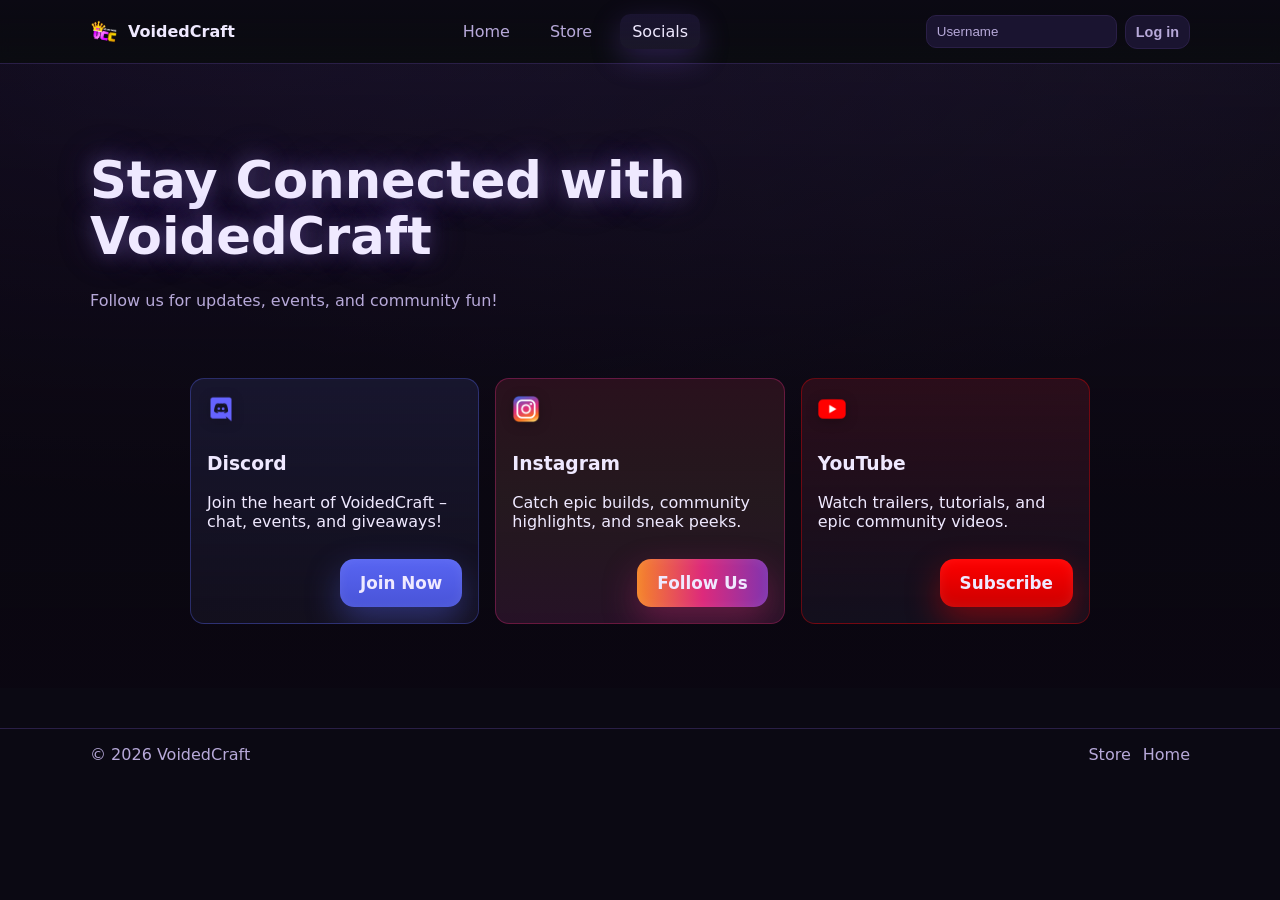
==== socials.html @ c45480b8 "Add files via upload" ====
<!doctype html>
<html lang="en">
  <head>
    <meta charset="utf-8" />
    <meta name="viewport" content="width=device-width, initial-scale=1" />
    <title>VoidedCraft • Socials</title>
    <meta name="description" content="Follow VoidedCraft on social media." />
    <link rel="stylesheet" href="./assets/styles.css" />
  </head>
  <body>
    <header class="site-header">
      <div class="container header-inner">
        <a class="brand" href="./index.html" aria-label="VoidedCraft Home">
          <span class="brand-mark"><img src="./assets/images/voided.png" alt="VoidedCraft logo" /></span>
          <span class="brand-name">VoidedCraft</span>
        </a>
        <nav class="nav">
          <a href="./index.html" class="nav-link">Home</a>
          <a href="./store.html" class="nav-link">Store</a>
          <a href="./socials.html" class="nav-link active">Socials</a>
        </nav>
        <div id="auth-area" class="auth"></div>
      </div>
    </header>

    <main>
      <section class="socials-hero">
        <div class="container">
          <div class="hero-header">
            <h1 class="glow-title">Stay Connected with VoidedCraft</h1>
            <p class="subtitle">Follow us for updates, events, and community fun!</p>
          </div>

          <div class="social-grid hero-socials">
            <div class="social-card discord">
              <span class="icon" aria-hidden="true"><img src="./assets/images/discord.png" alt="" loading="lazy" /></span>
              <div>
                <h3>Discord</h3>
                <p>Join the heart of VoidedCraft – chat, events, and giveaways!</p>
              </div>
              <a class="btn btn-lg btn-discord cta-btn" href="https://discord.voidedcraft.club/" target="_blank" rel="noopener noreferrer">Join Now</a>
            </div>

            <div class="social-card instagram">
              <span class="icon" aria-hidden="true"><img src="./assets/images/insta.png" alt="" loading="lazy" /></span>
              <div>
                <h3>Instagram</h3>
                <p>Catch epic builds, community highlights, and sneak peeks.</p>
              </div>
              <a class="btn btn-lg btn-instagram cta-btn" href="https://www.instagram.com/voidedcraft/" target="_blank" rel="noopener noreferrer">Follow Us</a>
            </div>

            <div class="social-card youtube">
              <span class="icon" aria-hidden="true"><img src="./assets/images/youtube.png" alt="" loading="lazy" /></span>
              <div>
                <h3>YouTube</h3>
                <p>Watch trailers, tutorials, and epic community videos.</p>
              </div>
              <a class="btn btn-lg btn-youtube cta-btn" href="https://youtube.com/@voidedcraft" target="_blank" rel="noopener noreferrer">Subscribe</a>
            </div>
          </div>
        </div>
      </section>
    </main>

    <footer class="site-footer">
      <div class="container footer-inner">
        <div>© <span id="year"></span> VoidedCraft</div>
        <div class="footer-links">
          <a href="./store.html">Store</a>
          <a href="./index.html">Home</a>
        </div>
      </div>
    </footer>

    <script src="./assets/app.js" defer></script>
    <script src="./assets/fluid-motion.js" defer></script>
  </body>
</html>
---- assets/styles.css ----
:root{
  --bg:#0b0913;
  --panel:#120f1d;
  --elev:#1a1430;
  --text:#efe9ff;
  --muted:#b7a9d9;
  --primary:#8b5cf6; /* Purple */
  --primary-600:#7c3aed;
  --primary-700:#6d28d9;
  --accent:#a78bfa; /* Lighter purple for accents */
  --success:#39d98a;
  --danger:#ff5d5d;
  --border:#2a1f47;
  --shadow: 0 10px 30px rgba(139,92,246,.25);
  --hero-image: url('./images/w.png');
  
  /* Fluid motion variables */
  --ease-out-cubic: cubic-bezier(0.33, 1, 0.68, 1);
  --ease-in-out-quart: cubic-bezier(0.76, 0, 0.24, 1);
  --ease-spring: cubic-bezier(0.68, -0.55, 0.265, 1.55);
}
*{box-sizing:border-box}
html{scroll-behavior:smooth}
html,body{margin:0;padding:0;background:var(--bg);color:var(--text);font-family:Inter,ui-sans-serif,system-ui,Segoe UI,Roboto,Helvetica,Arial,Apple Color Emoji,Segoe UI Emoji;}
img{max-width:100%;display:block;transition:transform 0.3s var(--ease-out-cubic), filter 0.3s ease}
a{color:inherit;text-decoration:none;transition:color 0.2s ease}

/* Fluid page transitions */
body{animation:fadeInUp 0.6s var(--ease-out-cubic) both}
@keyframes fadeInUp{
  from{opacity:0;transform:translateY(20px)}
  to{opacity:1;transform:translateY(0)}
}

/* Stagger animations for elements */
.stagger-fade > *{animation:fadeInUp 0.5s var(--ease-out-cubic) both}
.stagger-fade > *:nth-child(1){animation-delay:0.1s}
.stagger-fade > *:nth-child(2){animation-delay:0.2s}
.stagger-fade > *:nth-child(3){animation-delay:0.3s}
.stagger-fade > *:nth-child(4){animation-delay:0.4s}
.stagger-fade > *:nth-child(5){animation-delay:0.5s}

.container{width:min(1100px,92%);margin-inline:auto}

.site-header{position:sticky;top:0;background:linear-gradient(180deg,var(--bg),rgba(11,13,16,.7));backdrop-filter:saturate(1.1) blur(6px);border-bottom:1px solid var(--border);z-index:10;transition:transform 0.3s var(--ease-out-cubic), backdrop-filter 0.3s ease}
.site-header.scrolled{transform:translateY(-2px);backdrop-filter:saturate(1.2) blur(8px)}
.header-inner{display:flex;align-items:center;justify-content:space-between;padding:14px 0}
.brand{display:flex;gap:10px;align-items:center;font-weight:700}
.brand-mark{display:inline-flex;align-items:center;justify-content:center;width:28px;height:28px}
.brand-mark img{display:block;width:100%;height:100%;object-fit:contain}
.nav{display:flex;gap:16px}
.nav-link{padding:8px 12px;border-radius:10px;color:var(--muted);transition:all 0.25s var(--ease-out-cubic);position:relative;overflow:hidden}
.nav-link::before{content:'';position:absolute;top:0;left:-100%;width:100%;height:100%;background:linear-gradient(90deg,transparent,rgba(167,139,250,0.1),transparent);transition:left 0.5s ease;z-index:-1}
.nav-link:hover::before{left:100%}
.nav-link:hover,.nav-link.active{background:linear-gradient(180deg,var(--elev),rgba(167,139,250,.1));color:var(--text);transform:translateY(-2px) scale(1.02);box-shadow:var(--shadow)}

.hero{position:relative;padding:64px 0;min-height:70vh;
  background-image: var(--hero-image), url('./images/w.png');
  background-position: center 35%;
  background-size: cover;
  background-repeat: no-repeat;
  animation:heroParallax 1.2s var(--ease-out-cubic) both;
}
@keyframes heroParallax{
  from{transform:scale(1.05);opacity:0.8}
  to{transform:scale(1);opacity:1}
}
.hero::before{content:"";position:absolute;inset:0;background:
  linear-gradient(180deg,rgba(10,6,16,.55),rgba(10,6,16,.7)),
  radial-gradient(1200px 500px at 20% -10%,rgba(139,92,246,.22),transparent),
  radial-gradient(1200px 500px at 90% -10%,rgba(167,139,250,.18),transparent);
  pointer-events:none}
.hero-inner{position:relative;z-index:1}

@media (min-width: 900px){
  .hero{background-attachment: fixed}
}
.hero-inner{display:flex;flex-direction:column;gap:16px;align-items:flex-start}
.hero-inner > *{animation:slideInLeft 0.8s var(--ease-out-cubic) both}
.hero-inner > *:nth-child(1){animation-delay:0.2s}
.hero-inner > *:nth-child(2){animation-delay:0.4s}
.hero-inner > *:nth-child(3){animation-delay:0.6s}
@keyframes slideInLeft{
  from{opacity:0;transform:translateX(-30px)}
  to{opacity:1;transform:translateX(0)}
}
.subtitle{color:var(--muted)}
.accent{color:var(--accent)}

/* Home hero enhancements */
.glow-title{font-size:clamp(2rem,4vw,3.2rem);line-height:1.1;margin:0;
  text-shadow:0 0 20px rgba(167,139,250,.35), 0 0 40px rgba(139,92,246,.25);
}
.btn-glow{box-shadow:0 12px 28px rgba(139,92,246,.4), inset 0 0 12px rgba(255,255,255,.08)}
.btn-glow:hover{box-shadow:0 18px 40px rgba(139,92,246,.5), inset 0 0 16px rgba(255,255,255,.12)}

.ip-box{background:rgba(18,15,29,.6);backdrop-filter:blur(6px);border:1px solid var(--border);
  border-radius:12px;padding:10px;display:flex;flex-direction:column;gap:8px;max-width:420px}
.ip-box code{background:var(--elev);}
.status-line{display:flex;gap:10px;align-items:center;color:var(--muted);font-size:.95rem}

/* Modern server status card */
.status-card.glass{background:rgba(18,15,29,.55);backdrop-filter:blur(8px);border:1px solid var(--border);
  border-radius:14px;padding:14px;display:flex;flex-direction:column;gap:10px;max-width:520px;position:relative;overflow:hidden}
.status-card.glass::after{content:"";position:absolute;inset:-1px;border-radius:inherit;padding:1px;background:linear-gradient(135deg,rgba(139,92,246,.25),rgba(167,139,250,.15),transparent);
  -webkit-mask:linear-gradient(#000 0 0) content-box, linear-gradient(#000 0 0);mask:linear-gradient(#000 0 0) content-box, linear-gradient(#000 0 0);-webkit-mask-composite:xor;mask-composite:exclude;opacity:.35;pointer-events:none}
.status-top{display:flex;align-items:center;gap:10px}
.status-top .spacer{flex:1}
.status-dot{width:10px;height:10px;border-radius:999px;background:var(--muted);box-shadow:0 0 12px rgba(0,0,0,.3)}
.status-dot.online{background:var(--success);box-shadow:0 0 14px rgba(57,217,138,.65)}
.status-dot.offline{background:var(--danger);box-shadow:0 0 14px rgba(255,93,93,.55)}
.progress{height:8px;background:rgba(255,255,255,0.06);border:1px solid var(--border);border-radius:999px;overflow:hidden}
.progress .bar{height:100%;width:0;background:linear-gradient(90deg,var(--primary),var(--accent));box-shadow:0 6px 18px rgba(139,92,246,.45) inset;transition:width .6s var(--ease-in-out-quart)}
.status-bottom{display:flex;align-items:center;justify-content:space-between;gap:10px}
.status-bottom .ip-row{display:flex;align-items:center;gap:10px}
.status-bottom code{background:var(--elev)}
.status-bottom .btn.btn-secondary{box-shadow:0 10px 26px rgba(139,92,246,.3)}
.status-bottom .btn.btn-secondary:hover{box-shadow:0 14px 34px rgba(139,92,246,.45)}

/* Hero particles */
.hero{position:relative;overflow:hidden}
.hero-particles{position:absolute;inset:0;pointer-events:none;z-index:0}
.hero .hero-inner{position:relative;z-index:1}
.particle{position:absolute;width:8px;height:8px;border-radius:2px;background:rgba(167,139,250,0.6);
  box-shadow:0 0 10px rgba(139,92,246,.6);opacity:.7;animation:floatParticle linear infinite}
@keyframes floatParticle{from{transform:translate(var(--x,0), 100vh) scale(var(--s,1));}
  to{transform:translate(calc(var(--x,0) + var(--dx, 0px)), -10vh) scale(var(--s,1));opacity:0}}

/* Store hero header and particles */
.store-hero-header{max-width:760px;margin-inline:auto;margin-top:40px;margin-bottom:16px;text-align:center}
.store-hero .hero-cta{justify-content:center}
.store-hero-particles{position:absolute;inset:0;pointer-events:none;z-index:0}
.store-hero .container{position:relative;z-index:1}

.server-card{margin-top:14px;background:var(--panel);border:1px solid var(--border);border-radius:14px;padding:14px;display:flex;flex-direction:column;gap:10px;min-width:280px;transition:all 0.3s var(--ease-out-cubic);position:relative;overflow:hidden}
.server-card::before{content:'';position:absolute;top:0;left:0;right:0;bottom:0;background:linear-gradient(135deg,rgba(139,92,246,0.05),rgba(167,139,250,0.05));opacity:0;transition:opacity 0.3s ease;z-index:0}
.server-card > *{position:relative;z-index:1}
.server-card:hover{transform:translateY(-5px) scale(1.02);box-shadow:0 20px 50px rgba(139,92,246,.3);border-color:var(--primary)}
.server-card:hover::before{opacity:1}
.server-row{display:flex;gap:12px;align-items:center;justify-content:space-between}
.status{display:inline-flex;gap:8px;align-items:center}
.status::before{content:"";width:10px;height:10px;border-radius:999px;background:var(--muted);display:inline-block}
.status.online::before{background:var(--success)}
.status.offline::before{background:var(--danger)}
.players{color:var(--muted)}
.ip-row{display:flex;gap:10px;align-items:center}
code{background:var(--elev);padding:8px 10px;border-radius:8px;border:1px solid var(--border)}
.updated{color:var(--muted);font-size:.9rem}

.cta-row{display:flex;gap:12px;margin-top:8px}
.btn{cursor:pointer;border:none;border-radius:12px;padding:10px 14px;font-weight:700;color:var(--text);transition:all 0.25s var(--ease-out-cubic);position:relative;overflow:hidden}
.btn::before{content:'';position:absolute;top:50%;left:50%;width:0;height:0;background:rgba(255,255,255,0.1);border-radius:50%;transition:all 0.4s ease;transform:translate(-50%,-50%)}
.btn:hover::before{width:300px;height:300px}
.btn-primary{background:linear-gradient(180deg,var(--primary),var(--primary-600));box-shadow:var(--shadow)}
.btn-primary:hover{transform:translateY(-3px) scale(1.05);box-shadow:0 15px 40px rgba(139,92,246,.4)}
.btn-accent{background:linear-gradient(180deg,var(--accent),#c4b5fd);color:#14072d;box-shadow:0 8px 26px rgba(167,139,250,.35)}
.btn-accent:hover{transform:translateY(-3px) scale(1.05)}
.btn-secondary{background:var(--elev);border:1px solid var(--border)}
.btn-secondary:hover{transform:translateY(-3px) scale(1.05);box-shadow:var(--shadow)}
.btn-ghost{background:transparent;border:1px solid var(--border)}
.btn-ghost:hover{transform:translateY(-3px) scale(1.05);box-shadow:var(--shadow)}
.btn:active{transform:translateY(0) scale(0.98);transition:all 0.1s ease}

.features{padding:48px 0;border-top:1px solid var(--border)}
.features-grid{display:grid;grid-template-columns:repeat(auto-fit,minmax(220px,1fr));gap:16px}
.feature{background:var(--panel);border:1px solid var(--border);border-radius:12px;padding:16px;transition:transform 0.25s var(--ease-out-cubic), box-shadow .35s ease, border-color .25s ease;position:relative;overflow:hidden}
.feature::after{content:'';position:absolute;top:-50%;left:-50%;width:200%;height:200%;background:conic-gradient(from 0deg,transparent,rgba(139,92,246,0.12),transparent);opacity:0;transition:opacity 0.5s ease;animation:rotate 6s linear infinite;transform-origin:center}
.feature:hover{transform:translateY(-6px) scale(1.03);box-shadow:0 22px 54px rgba(139,92,246,.28);border-color:var(--primary)}
.feature:hover::after{opacity:1}
.feature .icon{display:inline-flex;align-items:center;justify-content:center;width:36px;height:36px;border-radius:10px;margin-bottom:8px;background:linear-gradient(180deg,var(--accent),rgba(167,139,250,.2));color:#14072d;box-shadow:0 8px 22px rgba(139,92,246,.25)}
@keyframes rotate{
  from{transform:rotate(0deg)}
  to{transform:rotate(360deg)}
}

.site-footer{border-top:1px solid var(--border);margin-top:40px}
.footer-inner{display:flex;align-items:center;justify-content:space-between;padding:16px 0;color:var(--muted)}
.footer-links{display:flex;gap:12px}

/* Store page: remove top/bottom bars around the hero */
.store-page .site-header{background:transparent;border-bottom:none}
.store-page .site-footer{margin-top:0;border-top:none}

.store-hero{position:relative;padding:0;min-height:calc(100vh + 2px);
  background-image: var(--store-hero-image), url('./images/bhoot.png');
  background-position: center center;
  background-size: cover, cover;
  background-repeat: no-repeat;
  border-bottom:none
}
.store-hero::before{content:"";position:absolute;inset:0;background:
  linear-gradient(180deg,rgba(10,6,16,.55),rgba(10,6,16,.7));pointer-events:none}
.store-hero > .container{position:relative;z-index:1;min-height:inherit;display:flex;flex-direction:column;justify-content:flex-end}
.store-hero.top > .container{justify-content:center;gap:22px;padding-top:0;padding-bottom:0}
.store-hero .product-grid.on-hero{position:static;left:auto;bottom:auto;transform:none;padding-left:0}
.products{padding-bottom:48px}
.product-grid{display:grid;grid-template-columns:repeat(auto-fit,minmax(260px,1fr));gap:16px}
.product-grid.on-hero{margin-top:0;padding-bottom:0;margin-bottom:12vh;align-self:flex-start;grid-template-columns:1fr;gap:12px;width:min(320px,90%)}

/* Store hero header (revamp) */
.hero-header{display:flex;flex-direction:column;gap:10px;max-width:720px;margin-bottom:20px}
.hero-header h1{margin:0}
.pill{display:inline-block;background:rgba(167,139,250,0.15);border:1px solid var(--border);color:var(--accent);padding:6px 10px;border-radius:999px;font-weight:700;font-size:.85rem}
.hero-cta{display:flex;gap:10px;margin-top:6px}

/* Prevent scroll on the store page when hero fills viewport */
.store-page{height:100%}
.store-page .site-footer{margin-top:0}
.store-page .store-hero{min-height:calc(100vh - 56px)}
.product-card{position:relative;background:var(--panel);border:1px solid var(--border);border-radius:14px;padding:18px;display:flex;flex-direction:column;gap:10px;transition:all 0.4s var(--ease-out-cubic);overflow:hidden}
.product-card::before{content:'';position:absolute;top:0;left:-100%;width:100%;height:100%;background:linear-gradient(90deg,transparent,rgba(139,92,246,0.1),transparent);transition:left 0.6s ease;z-index:0}
.product-card > *{position:relative;z-index:1}
.product-card:hover{transform:translateY(-8px) scale(1.03);box-shadow:0 25px 60px rgba(139,92,246,.35);border-color:var(--primary)}
.product-card:hover::before{left:100%}
.product-card.featured{animation:pulse 2s ease-in-out infinite}
@keyframes pulse{
  0%, 100%{box-shadow:0 0 0 0 rgba(139,92,246,0.4)}
  50%{box-shadow:0 0 0 10px rgba(139,92,246,0)}
}
.product-card .price{font-size:1.6rem}
.product-card .benefits{margin:0;padding-left:18px;color:var(--muted)}
.product-card.featured{outline:none}
.product-card .badge{position:absolute;top:10px;right:10px;background:var(--accent);color:#06140c;border-radius:999px;padding:4px 10px;font-size:.8rem;font-weight:700}

/* Smaller, vertical layout for cards placed on the store hero */
.product-grid.on-hero .product-card{padding:14px;border-radius:12px}
.product-grid.on-hero .product-card h3{font-size:1.1rem}
.product-grid.on-hero .product-card .price{font-size:1.2rem}
.product-grid.on-hero .product-card .benefits{font-size:.95rem}

/* Pricing section */
.pricing{padding:40px 0;border-top:1px solid var(--border);background:linear-gradient(180deg,rgba(26,20,48,.4),rgba(26,20,48,0));
  position:relative;z-index:2;margin-top:clamp(-140px,-16vh,-80px)
}
.pricing.in-hero{margin-top:0;border-top:none;background:transparent}
.pricing.in-hero .container{padding:0}
.pricing.in-hero .pricing-grid{max-width:980px;margin:0 auto;grid-template-columns:repeat(auto-fit,minmax(220px,1fr))}
.pricing.in-hero .pricing-grid{gap:12px}
.pricing.in-hero .tier-card{padding:12px;border-radius:16px;
  background:rgba(18,15,29,.45);backdrop-filter:blur(8px);
}
.pricing.in-hero .tier-price{font-size:1.3rem}
.pricing.in-hero .tier-head h3{font-size:1rem}
.pricing.in-hero .tier-perks{font-size:.95rem}
.pricing.in-hero .btn{padding:8px 12px;font-size:.9rem}
.pricing-grid{display:grid;grid-template-columns:repeat(auto-fit,minmax(240px,1fr));gap:16px}
.tier-card{background:var(--panel);border:1px solid var(--border);border-radius:16px;padding:16px;display:flex;flex-direction:column;gap:12px;transition:transform .25s var(--ease-out-cubic), box-shadow .35s ease, border-color .25s ease;position:relative;overflow:hidden;will-change:transform}
/* Gentle floating idle animation */
.tier-card{animation:floaty 8s ease-in-out infinite}
@keyframes floaty{
  0%{transform:translateY(0)}
  50%{transform:translateY(-3px)}
  100%{transform:translateY(0)}
}
/* Pause float when interacting */
.tier-card:hover,.tier-card:focus-within{animation-play-state:paused}
/* Hex variant */
.tier-card.hex{border-radius:0;clip-path:polygon(25% 0%, 75% 0%, 100% 50%, 75% 100%, 25% 100%, 0% 50%)}
/* Animated gradient border glow */
.tier-card::after{content:"";position:absolute;inset:-1px;border-radius:inherit;padding:1px;background:conic-gradient(from 0deg, rgba(167,139,250,.0), rgba(139,92,246,.35), rgba(167,139,250,.0));-webkit-mask:linear-gradient(#000 0 0) content-box, linear-gradient(#000 0 0);mask:linear-gradient(#000 0 0) content-box, linear-gradient(#000 0 0);-webkit-mask-composite: xor;mask-composite: exclude;animation:spin 8s linear infinite;opacity:.22;pointer-events:none}
/* Subtle sheen on hover */
.tier-card::before{content:"";position:absolute;top:0;bottom:0;left:-120%;right:auto;width:60%;background:linear-gradient(120deg, rgba(255,255,255,0), rgba(255,255,255,0.03), rgba(255,255,255,0));transform:skewX(-20deg);transition:transform 1.2s ease, left 1.2s ease;pointer-events:none}
.tier-card:hover::before{left:120%}
.tier-card.hex::after{clip-path:polygon(25% 0%, 75% 0%, 100% 50%, 75% 100%, 25% 100%, 0% 50%)}
@keyframes spin{to{transform:rotate(360deg)}}
/* Hover glow */
.tier-card:hover{box-shadow:0 18px 44px rgba(139,92,246,.32);border-color:var(--primary);transform:translateY(-6px) scale(1.03)}

/* Tilt elements shouldn't also apply hover translate to avoid conflict; handled by JS */
[data-tilt]:hover{transform:none}

/* Respect reduced motion */
@media (prefers-reduced-motion: reduce){
  .tier-card{animation:none}
  .tier-card::after{animation:none}
}

/* --- Store page animations & effects --- */
/* Entrance reveal for tier cards */
.store-page .tier-card.reveal{opacity:0;transform:translateY(16px);filter:saturate(.9)}
.store-page .tier-card.reveal.show{animation:fadeInUp .5s var(--ease-out-cubic) both}
.store-page .pricing-grid > .tier-card.reveal:nth-child(1).show{animation-delay:.05s}
.store-page .pricing-grid > .tier-card.reveal:nth-child(2).show{animation-delay:.15s}
.store-page .pricing-grid > .tier-card.reveal:nth-child(3).show{animation-delay:.25s}
.store-page .pricing-grid > .tier-card.reveal:nth-child(4).show{animation-delay:.35s}

/* Stronger hover scale + glow on store */
.store-page .tier-card:hover{transform:translateY(-6px) scale(1.05);box-shadow:0 26px 60px rgba(139,92,246,.38)}

/* Buttons gradient sweep hover */
.store-page .btn-primary,
.store-page .btn-accent{
  background-size:200% 100%;
  background-position:0% 0%;
  transition:background-position .4s var(--ease-in-out-quart), transform .25s var(--ease-out-cubic), box-shadow .3s ease;
}
.store-page .btn-primary:hover,
.store-page .btn-accent:hover{background-position:100% 0%}

/* Click bounce animation (triggered by .is-bouncing class) */
@keyframes clickBounce{0%{transform:translateY(0) scale(1)}40%{transform:translateY(-2px) scale(0.98)}100%{transform:translateY(0) scale(1)}}
.store-page .btn.is-bouncing{animation:clickBounce .35s var(--ease-spring)}

/* Typing + fade-in effect for store hero title and subtitle */
.store-page .store-hero-header .glow-title,
.store-page .store-hero-header .subtitle{opacity:0}
.store-page .store-hero-header .typed-in{opacity:1;transition:opacity .4s ease}
.store-page .store-hero-header .typing-caret{border-right:2px solid var(--accent)}

/* Gentle pulse for tier prices */
@keyframes pricePulse{0%,100%{text-shadow:0 0 0 rgba(167,139,250,0)}50%{text-shadow:0 0 12px rgba(167,139,250,.6)}}
.store-page .tier-price{animation:pricePulse 5s ease-in-out infinite}

/* Rank-specific accents */
.tier-card.player::after{background:conic-gradient(from 0deg, rgba(183,169,217,0), rgba(183,169,217,.35), rgba(183,169,217,0))}
.tier-card.void::after{background:conic-gradient(from 0deg, rgba(167,139,250,0), rgba(167,139,250,.45), rgba(167,139,250,0))}
.tier-card.void-plus::after{background:conic-gradient(from 0deg, rgba(255,215,0,0), rgba(255,215,0,.55), rgba(255,215,0,0))}

/* Tier header and icon */
.tier-head{display:flex;align-items:center;gap:10px}
.tier-icon{display:inline-flex;align-items:center;justify-content:center;width:32px;height:32px;border-radius:8px;background:linear-gradient(180deg, var(--elev), rgba(167,139,250,0.15));box-shadow:0 6px 14px rgba(0,0,0,.25);font-size:18px}
.void .tier-icon{background:linear-gradient(180deg, var(--accent), rgba(167,139,250,0.25));color:#14072d}
.void-plus .tier-icon{background:linear-gradient(180deg, #ffd700, #ffed9a);color:#14072d}
.tier-card.highlight{outline:2px solid rgba(139,92,246,.25)}
.tier-card.pro{outline:2px solid rgba(167,139,250,.25)}
.tier-head h3{margin:0}
.tier-price{font-size:1.6rem;font-weight:800}
.tier-perks{margin:0;padding-left:0;color:var(--muted);list-style:none;display:flex;flex-direction:column;gap:6px}
.tier-perks li{position:relative;padding-left:22px}
.tier-perks li::before{content:"✔";position:absolute;left:0;top:0;color:var(--success)}

/* Themed backgrounds */
.pricing.in-hero .tier-card.player{background:linear-gradient(180deg, rgba(34,34,42,.6), rgba(20,20,28,.45)); border-color:rgba(120,120,140,.3)}
.pricing.in-hero .tier-card.void{background:radial-gradient(1200px 400px at -20% 10%, rgba(167,139,250,.12), transparent), rgba(18,15,29,.5)}
.pricing.in-hero .tier-card.void-plus{background:linear-gradient(180deg, rgba(255,215,0,.08), rgba(18,15,29,.5)); border-color:rgba(255,215,0,.35)}

/* Stronger hover on rank buttons */
.pricing .btn:hover{transform:translateY(-4px) scale(1.06);box-shadow:0 14px 36px rgba(139,92,246,.35)}

/* Comparison section */
.comparison{padding:36px 0;border-top:1px solid var(--border)}
.comparison.in-hero{border-top:none}
.comparison h2{margin-top:0;margin-bottom:14px}
.comparison-grid{display:grid;gap:8px}
.compare-row{display:grid;grid-template-columns:2fr 1fr 1fr 1fr;background:rgba(18,15,29,.5);backdrop-filter:blur(6px);border:1px solid var(--border);border-radius:12px;padding:12px;align-items:center;position:relative;overflow:hidden}
.compare-row.header{background:linear-gradient(180deg,var(--elev),rgba(167,139,250,0.08));font-weight:700}
.compare-row .col{color:var(--text)}
.compare-row .feature{color:var(--muted)}
.compare-row .voidplus-col{position:relative}
.compare-row .voidplus-col::after{content:"";position:absolute;inset:-1px;z-index:-1;background:radial-gradient(600px 120px at center, rgba(167,139,250,.16), transparent);opacity:.8}

/* FAQ */
.faq{padding:36px 0;border-top:1px solid var(--border)}
.faq.in-hero{border-top:none}
.faq h2{margin-top:0;margin-bottom:14px}
.faq-list{display:grid;gap:10px}
.faq-item{background:var(--panel);border:1px solid var(--border);border-radius:12px;overflow:hidden}
.faq-q{width:100%;text-align:left;padding:14px 16px;background:transparent;color:var(--text);border:none;font-weight:700;display:flex;justify-content:space-between;align-items:center;cursor:pointer}
.faq-q[aria-expanded="true"]{background:linear-gradient(180deg,var(--elev),rgba(167,139,250,0.08))}
.faq-a{padding:0 16px 14px 16px;color:var(--muted)}

@media (max-width:900px){
  .compare-row{grid-template-columns:1.2fr .9fr .9fr .9fr}
}

.social-grid{display:grid;grid-template-columns:repeat(auto-fit,minmax(260px,1fr));gap:16px;margin-top:16px;justify-content:center;max-width:800px;margin-left:auto;margin-right:auto}
.social-card{display:flex;gap:12px;align-items:center;background:var(--panel);border:1px solid var(--border);border-radius:14px;padding:16px;color:var(--text);transition:all 0.3s var(--ease-out-cubic);position:relative;overflow:hidden}
.social-card::before{content:'';position:absolute;inset:0;background:linear-gradient(45deg,rgba(139,92,246,0.05),rgba(167,139,250,0.05));opacity:0;transition:opacity 0.3s ease}
.social-card{justify-content:space-between;flex-wrap:wrap}
.social-card:hover{transform:translateY(-5px) scale(1.03);box-shadow:0 20px 50px rgba(139,92,246,.25);border-color:var(--primary)}
.social-card:hover::before{opacity:1}
.social-card .icon{transition:transform 0.3s var(--ease-spring)}
.social-card:hover .icon{transform:scale(1.1) rotate(5deg)}
.social-card .icon{display:inline-flex;align-items:center;justify-content:center;width:28px;height:28px}
.social-card .icon svg{width:100%;height:100%;fill:var(--text);opacity:.9}
.social-card .icon img{display:block;width:100%;height:100%;object-fit:contain;filter:drop-shadow(0 2px 6px rgba(0,0,0,.25))}

/* CTA button placement inside cards */
.social-card .cta-btn{margin-left:auto}

/* Themed social cards */
.social-card.discord{background:linear-gradient(180deg, rgba(88,101,242,.08), rgba(18,15,29,.7)), var(--panel);border-color:rgba(88,101,242,.35)}
.social-card.discord:hover{box-shadow:0 22px 60px rgba(88,101,242,.35);border-color:#5865F2}

.social-card.instagram{background:linear-gradient(180deg, rgba(253,29,29,.10), rgba(245,133,41,.08), rgba(214,41,118,.10)), var(--panel);border-color:rgba(221,42,123,.35)}
.social-card.instagram:hover{box-shadow:0 22px 60px rgba(221,42,123,.38), 0 12px 30px rgba(245,133,41,.25);border-color:#dd2a7b}

.social-card.youtube{background:linear-gradient(180deg, rgba(255,0,0,.10), rgba(18,15,29,.7)), var(--panel);border-color:rgba(255,0,0,.35)}
.social-card.youtube:hover{box-shadow:0 22px 60px rgba(255,0,0,.35);border-color:#ff0000}

/* Themed buttons for platforms */
.btn-instagram{background:linear-gradient(90deg,#f58529,#dd2a7b,#8134af);box-shadow:0 14px 34px rgba(221,42,123,.35), inset 0 0 12px rgba(255,255,255,.08)}
.btn-instagram:hover{transform:translateY(-3px) scale(1.05);box-shadow:0 18px 44px rgba(221,42,123,.5), inset 0 0 16px rgba(255,255,255,.12)}

.btn-youtube{background:linear-gradient(180deg,#ff0000,#cc0000);box-shadow:0 14px 34px rgba(255,0,0,.4), inset 0 0 12px rgba(255,255,255,.08)}
.btn-youtube:hover{transform:translateY(-3px) scale(1.05);box-shadow:0 18px 44px rgba(255,0,0,.55), inset 0 0 16px rgba(255,255,255,.12)}

.small{font-size:.9rem;color:var(--muted)}

/* Auth area (username-only login) */
#auth-area.auth{display:flex;align-items:center;gap:10px;margin-left:10px}
.auth-form{display:flex;align-items:center;gap:8px}
.auth-logged{display:flex;align-items:center;gap:8px}
.auth-logged .greet{color:var(--muted)}
.input{background:var(--elev);border:1px solid var(--border);color:var(--text);border-radius:10px;padding:8px 10px;min-width:180px;outline:none;transition:border-color .2s ease, box-shadow .2s ease}
.input::placeholder{color:var(--muted)}
.input:focus{border-color:var(--accent);box-shadow:0 0 0 3px rgba(167,139,250,0.12)}
.btn.small{padding:8px 10px;font-size:.9rem}

@media (max-width:720px){
  .header-inner{gap:8px}
  .nav{gap:8px}
  #auth-area.auth{gap:8px;margin-left:6px}
  .input{min-width:130px;padding:8px 10px}
}

@media (max-width: 640px){
  .product-grid.on-hero{margin-bottom:4vh}
}

/* Socials page specific styling */
.socials{
  padding:48px 0;
}

.socials .social-grid{
  margin-top:0;
}

/* Hero socials styling */
.socials-hero{
  position:relative;
  padding:24px 0 32px;
  min-height:60vh;
  background-image: var(--socials-hero-image), url('./images/w.png');
  background-position: center 35%;
  background-size: cover;
  background-repeat: no-repeat;
  overflow:hidden;
}

.socials-hero::before{
  content:"";
  position:absolute;
  inset:0;
  background:
    linear-gradient(180deg,rgba(10,6,16,.55),rgba(10,6,16,.75)),
    radial-gradient(1200px 500px at 20% -10%,rgba(139,92,246,.18),transparent),
    radial-gradient(1200px 500px at 90% -10%,rgba(167,139,250,.14),transparent);
  pointer-events:none;
}

.socials-hero > .container{
  position:relative;
  z-index:1;
  min-height:inherit;
  display:flex;
  flex-direction:column;
  justify-content:flex-start;
  padding-top:64px;
  padding-bottom:32px;
}

.hero-socials{
  margin-top:32px;
  max-width:900px;
}

.socials-hero .hero-inner{
  justify-content:flex-start;
  align-items:flex-start;
  text-align:left;
}

/* Discord CTA button */
.btn-lg{padding:14px 20px;font-size:1.05rem;border-radius:14px}
.btn-discord{
  background:linear-gradient(180deg,#5865F2,#4954d8);
  box-shadow:0 14px 34px rgba(88,101,242,.4), inset 0 0 12px rgba(255,255,255,.08);
}
.btn-discord:hover{
  transform:translateY(-3px) scale(1.05);
  box-shadow:0 18px 44px rgba(88,101,242,.5), inset 0 0 16px rgba(255,255,255,.12);
}


/* end of file */
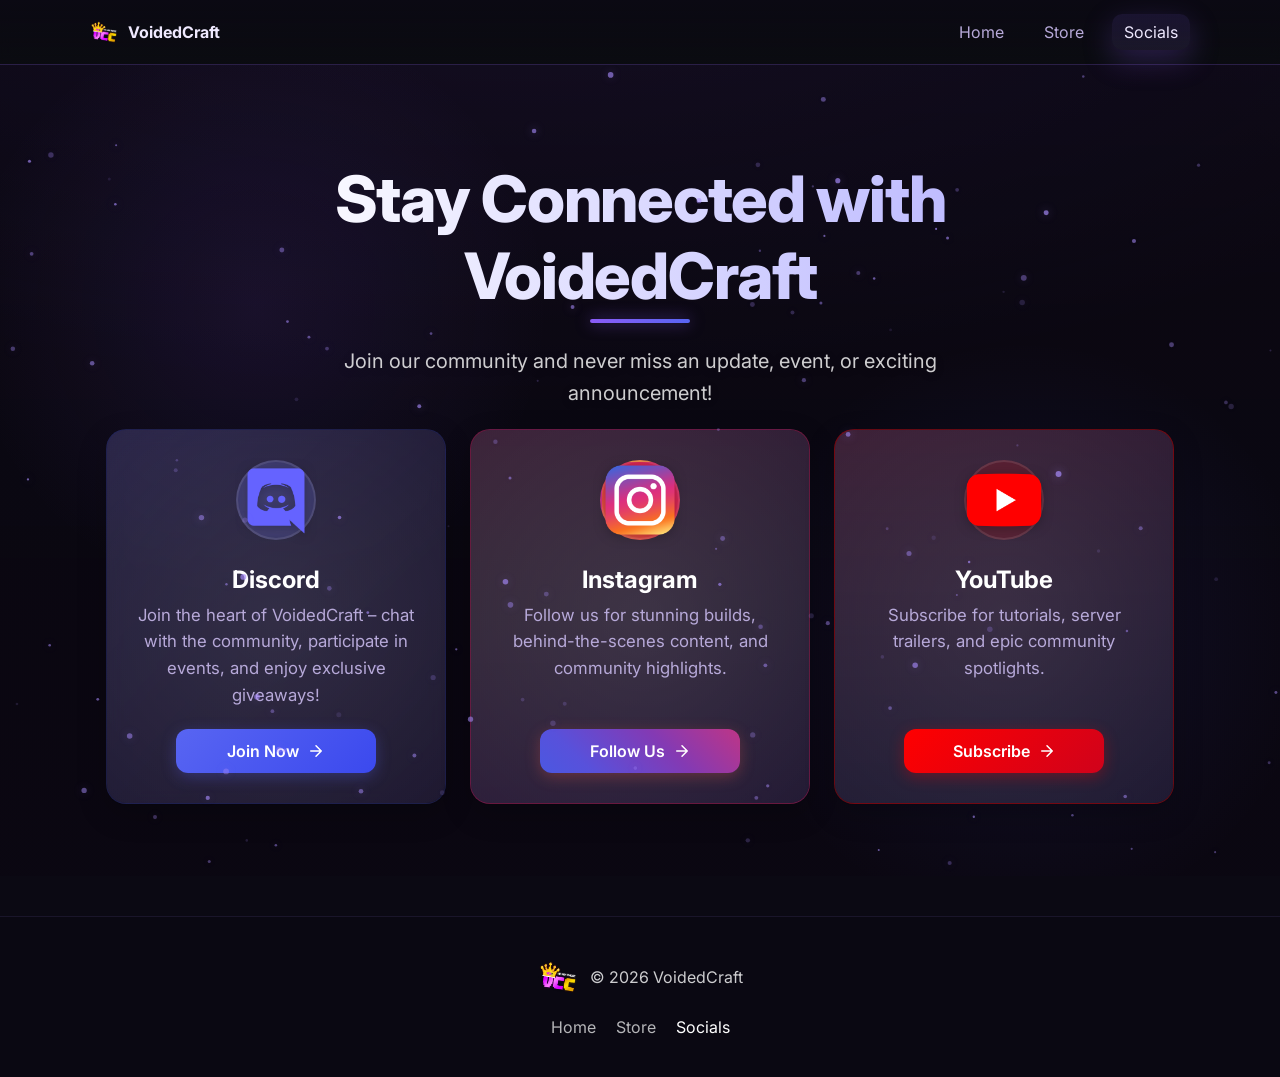
==== commit 154fd6cc: "Add files via upload" ====
--- a/socials.html
+++ b/socials.html
@@ -4,7 +4,11 @@
     <meta charset="utf-8" />
     <meta name="viewport" content="width=device-width, initial-scale=1" />
     <title>VoidedCraft • Socials</title>
-    <meta name="description" content="Follow VoidedCraft on social media." />
+    <meta name="description" content="Follow VoidedCraft on social media for updates, events, and community fun!" />
+    <meta name="theme-color" content="#0f0c29" />
+    <link rel="preconnect" href="https://fonts.googleapis.com">
+    <link rel="preconnect" href="https://fonts.gstatic.com" crossorigin>
+    <link href="https://fonts.googleapis.com/css2?family=Inter:wght@400;500;600;700;800&display=swap" rel="stylesheet">
     <link rel="stylesheet" href="./assets/styles.css" />
   </head>
   <body>
@@ -19,61 +23,93 @@
           <a href="./store.html" class="nav-link">Store</a>
           <a href="./socials.html" class="nav-link active">Socials</a>
         </nav>
-        <div id="auth-area" class="auth"></div>
       </div>
     </header>
 
     <main>
       <section class="socials-hero">
         <div class="container">
-          <div class="hero-header">
-            <h1 class="glow-title">Stay Connected with VoidedCraft</h1>
-            <p class="subtitle">Follow us for updates, events, and community fun!</p>
-          </div>
+          <header class="hero-header">
+            <h1 class="glow-text">Stay Connected with VoidedCraft</h1>
+            <p class="subtitle">Join our community and never miss an update, event, or exciting announcement!</p>
+          </header>
 
-          <div class="social-grid hero-socials">
+          <div class="social-grid">
             <div class="social-card discord">
-              <span class="icon" aria-hidden="true"><img src="./assets/images/discord.png" alt="" loading="lazy" /></span>
-              <div>
+              <div class="card-bg"></div>
+              <div class="card-content">
+                <div class="icon">
+                  <img src="./assets/images/discord.png" alt="Discord" loading="lazy" width="72" height="72" />
+                </div>
                 <h3>Discord</h3>
-                <p>Join the heart of VoidedCraft – chat, events, and giveaways!</p>
+                <p>Join the heart of VoidedCraft – chat with the community, participate in events, and enjoy exclusive giveaways!</p>
+                <a class="btn btn-discord" href="https://discord.voidedcraft.club/" target="_blank" rel="noopener noreferrer">
+                  <span>Join Now</span>
+                  <svg width="18" height="18" viewBox="0 0 24 24" fill="none" xmlns="http://www.w3.org/2000/svg" aria-hidden="true">
+                    <path d="M5 12H19M19 12L12 5M19 12L12 19" stroke="currentColor" stroke-width="2" stroke-linecap="round" stroke-linejoin="round"/>
+                  </svg>
+                </a>
               </div>
-              <a class="btn btn-lg btn-discord cta-btn" href="https://discord.voidedcraft.club/" target="_blank" rel="noopener noreferrer">Join Now</a>
+              <div class="card-glow"></div>
             </div>
 
             <div class="social-card instagram">
-              <span class="icon" aria-hidden="true"><img src="./assets/images/insta.png" alt="" loading="lazy" /></span>
-              <div>
+              <div class="card-bg"></div>
+              <div class="card-content">
+                <div class="icon">
+                  <img src="./assets/images/insta.png" alt="Instagram" loading="lazy" width="72" height="72" />
+                </div>
                 <h3>Instagram</h3>
-                <p>Catch epic builds, community highlights, and sneak peeks.</p>
+                <p>Follow us for stunning builds, behind-the-scenes content, and community highlights.</p>
+                <a class="btn btn-instagram" href="https://www.instagram.com/voidedcraft/" target="_blank" rel="noopener noreferrer">
+                  <span>Follow Us</span>
+                  <svg width="18" height="18" viewBox="0 0 24 24" fill="none" xmlns="http://www.w3.org/2000/svg" aria-hidden="true">
+                    <path d="M5 12H19M19 12L12 5M19 12L12 19" stroke="currentColor" stroke-width="2" stroke-linecap="round" stroke-linejoin="round"/>
+                  </svg>
+                </a>
               </div>
-              <a class="btn btn-lg btn-instagram cta-btn" href="https://www.instagram.com/voidedcraft/" target="_blank" rel="noopener noreferrer">Follow Us</a>
+              <div class="card-glow"></div>
             </div>
 
             <div class="social-card youtube">
-              <span class="icon" aria-hidden="true"><img src="./assets/images/youtube.png" alt="" loading="lazy" /></span>
-              <div>
+              <div class="card-bg"></div>
+              <div class="card-content">
+                <div class="icon">
+                  <img src="./assets/images/youtube.png" alt="YouTube" loading="lazy" width="72" height="72" />
+                </div>
                 <h3>YouTube</h3>
-                <p>Watch trailers, tutorials, and epic community videos.</p>
+                <p>Subscribe for tutorials, server trailers, and epic community spotlights.</p>
+                <a class="btn btn-youtube" href="https://youtube.com/@voidedcraft" target="_blank" rel="noopener noreferrer">
+                  <span>Subscribe</span>
+                  <svg width="18" height="18" viewBox="0 0 24 24" fill="none" xmlns="http://www.w3.org/2000/svg" aria-hidden="true">
+                    <path d="M5 12H19M19 12L12 5M19 12L12 19" stroke="currentColor" stroke-width="2" stroke-linecap="round" stroke-linejoin="round"/>
+                  </svg>
+                </a>
               </div>
-              <a class="btn btn-lg btn-youtube cta-btn" href="https://youtube.com/@voidedcraft" target="_blank" rel="noopener noreferrer">Subscribe</a>
+              <div class="card-glow"></div>
             </div>
           </div>
         </div>
+        <div class="particles" id="particles-js"></div>
       </section>
     </main>
 
     <footer class="site-footer">
       <div class="container footer-inner">
-        <div>© <span id="year"></span> VoidedCraft</div>
+        <div class="footer-brand">
+          <img src="./assets/images/voided.png" alt="VoidedCraft" class="footer-logo" width="40" height="40" />
+          <div>© <span id="year"></span> VoidedCraft</div>
+        </div>
         <div class="footer-links">
+          <a href="./index.html">Home</a>
           <a href="./store.html">Store</a>
-          <a href="./index.html">Home</a>
+          <a href="./socials.html" class="active">Socials</a>
         </div>
       </div>
     </footer>
 
     <script src="./assets/app.js" defer></script>
     <script src="./assets/fluid-motion.js" defer></script>
+    <script src="./assets/particles.js" defer></script>
   </body>
 </html>
--- a/assets/styles.css
+++ b/assets/styles.css
@@ -65,11 +65,24 @@
   from{transform:scale(1.05);opacity:0.8}
   to{transform:scale(1);opacity:1}
 }
-.hero::before{content:"";position:absolute;inset:0;background:
-  linear-gradient(180deg,rgba(10,6,16,.55),rgba(10,6,16,.7)),
-  radial-gradient(1200px 500px at 20% -10%,rgba(139,92,246,.22),transparent),
-  radial-gradient(1200px 500px at 90% -10%,rgba(167,139,250,.18),transparent);
-  pointer-events:none}
+.hero::before {
+  content: '';
+  position: absolute;
+  inset: 0;
+  background: 
+    linear-gradient(180deg, rgba(10, 6, 16, 0.7), rgba(10, 6, 16, 0.8)),
+    radial-gradient(1200px 500px at 20% -10%, rgba(139, 92, 246, 0.25), transparent 60%),
+    radial-gradient(1000px 400px at 80% 20%, rgba(99, 102, 241, 0.2), transparent 60%),
+    radial-gradient(800px 300px at 50% 80%, rgba(167, 139, 250, 0.15), transparent 70%);
+  pointer-events: none;
+  animation: gradientShift 15s ease infinite alternate;
+  background-size: 200% 200%;
+}
+
+@keyframes gradientShift {
+  0% { background-position: 0% 0%; }
+  100% { background-position: 100% 100%; }
+}
 .hero-inner{position:relative;z-index:1}
 
 @media (min-width: 900px){
@@ -84,15 +97,823 @@
   from{opacity:0;transform:translateX(-30px)}
   to{opacity:1;transform:translateX(0)}
 }
-.subtitle{color:var(--muted)}
+.subtitle {
+  color: var(--muted);
+  font-size: 1.25rem;
+  max-width: 600px;
+  opacity: 0;
+  animation: fadeInUp 0.8s var(--ease-out-cubic) 0.3s forwards;
+  text-shadow: 0 2px 10px rgba(0, 0, 0, 0.2);
+}
 .accent{color:var(--accent)}
 
+/* ===== Modern Hero Section ===== */
+.modern-hero {
+  position: relative;
+  min-height: 100vh;
+  padding: 120px 0;
+  background: linear-gradient(135deg, #0f0c29 0%, #1a1430 100%);
+  overflow: hidden;
+  display: flex;
+  align-items: center;
+}
+
+.hero-bg-overlay {
+  position: absolute;
+  top: 0;
+  left: 0;
+  right: 0;
+  bottom: 0;
+  background: url('./images/w.png') center/cover no-repeat;
+  opacity: 0.1;
+  z-index: 0;
+}
+
+.hero-grid {
+  display: grid;
+  grid-template-columns: 1fr 1fr;
+  gap: 4rem;
+  align-items: center;
+  position: relative;
+  z-index: 1;
+}
+
+.hero-content {
+  max-width: 600px;
+}
+
+.badge {
+  display: inline-block;
+  background: rgba(99, 102, 241, 0.1);
+  color: #8b5cf6;
+  font-size: 0.9rem;
+  font-weight: 600;
+  padding: 0.5rem 1rem;
+  border-radius: 50px;
+  margin-bottom: 1.5rem;
+  border: 1px solid rgba(139, 92, 246, 0.3);
+  animation: fadeIn 0.8s ease-out;
+}
+
+.hero-title {
+  font-size: clamp(2.5rem, 5vw, 4rem);
+  font-weight: 800;
+  line-height: 1.1;
+  margin: 0 0 1.5rem;
+  color: #fff;
+}
+
+.title-line {
+  display: block;
+  opacity: 0;
+  transform: translateY(20px);
+  animation: slideUp 0.6s ease-out forwards;
+}
+
+.title-line:nth-child(1) { animation-delay: 0.2s; }
+.title-line:nth-child(2) { animation-delay: 0.4s; }
+.title-line:nth-child(3) { animation-delay: 0.6s; }
+
+.highlight {
+  background: linear-gradient(90deg, #8b5cf6, #6366f1);
+  -webkit-background-clip: text;
+  background-clip: text;
+  color: transparent;
+  display: inline-block;
+}
+
+.hero-subtitle {
+  font-size: 1.25rem;
+  color: rgba(255, 255, 255, 0.8);
+  margin: 0 0 2.5rem;
+  line-height: 1.6;
+  max-width: 90%;
+  opacity: 0;
+  animation: fadeIn 0.8s ease-out 0.8s forwards;
+}
+
+.hero-cta {
+  display: flex;
+  gap: 1rem;
+  margin-bottom: 3rem;
+  opacity: 0;
+  animation: fadeIn 0.8s ease-out 1s forwards;
+}
+
+.btn {
+  display: inline-flex;
+  align-items: center;
+  justify-content: center;
+  padding: 0.875rem 1.75rem;
+  border-radius: 8px;
+  font-weight: 600;
+  font-size: 1rem;
+  text-decoration: none;
+  transition: all 0.3s ease;
+  position: relative;
+  overflow: hidden;
+}
+
+.btn i {
+  margin-right: 0.5rem;
+  font-size: 1.25rem;
+}
+
+.btn-primary {
+  background: linear-gradient(45deg, #8b5cf6, #6366f1);
+  color: white;
+  box-shadow: 0 4px 20px rgba(99, 102, 241, 0.3);
+}
+
+.btn-primary:hover {
+  transform: translateY(-2px);
+  box-shadow: 0 8px 25px rgba(99, 102, 241, 0.4);
+}
+
+.btn-outline {
+  background: transparent;
+  color: #fff;
+  border: 2px solid rgba(255, 255, 255, 0.1);
+}
+
+.btn-outline:hover {
+  background: rgba(255, 255, 255, 0.05);
+  border-color: rgba(255, 255, 255, 0.2);
+}
+
+.server-status {
+  background: rgba(17, 24, 39, 0.5);
+  backdrop-filter: blur(10px);
+  border-radius: 12px;
+  padding: 1.25rem;
+  max-width: 400px;
+  border: 1px solid rgba(255, 255, 255, 0.05);
+  opacity: 0;
+  animation: fadeIn 0.8s ease-out 1.2s forwards;
+}
+
+.server-status-badge {
+  display: flex;
+  align-items: center;
+  margin-bottom: 1rem;
+}
+
+.status-dot {
+  width: 10px;
+  height: 10px;
+  border-radius: 50%;
+  background: #10b981;
+  margin-right: 0.75rem;
+  box-shadow: 0 0 10px #10b981;
+  animation: pulse 2s infinite;
+}
+
+.status-text {
+  font-weight: 600;
+  color: #fff;
+}
+
+.server-ip {
+  display: flex;
+  align-items: center;
+  justify-content: space-between;
+  background: rgba(0, 0, 0, 0.2);
+  padding: 0.75rem 1rem;
+  border-radius: 8px;
+  font-family: 'Fira Code', monospace;
+  color: #e2e8f0;
+  font-size: 0.95rem;
+}
+
+.copy-btn {
+  background: none;
+  border: none;
+  color: #94a3b8;
+  cursor: pointer;
+  transition: color 0.2s ease;
+  padding: 0.25rem;
+  border-radius: 4px;
+  display: flex;
+  align-items: center;
+  justify-content: center;
+}
+
+.copy-btn:hover {
+  color: #6366f1;
+  background: rgba(99, 102, 241, 0.1);
+}
+
+.hero-visual {
+  position: relative;
+  height: 100%;
+  display: flex;
+  align-items: center;
+  justify-content: center;
+}
+
+.hero-image {
+  position: relative;
+  width: 100%;
+  max-width: 500px;
+  aspect-ratio: 1;
+  border-radius: 20px;
+  overflow: hidden;
+  background: rgba(99, 102, 241, 0.1);
+  border: 1px solid rgba(99, 102, 241, 0.2);
+  display: flex;
+  align-items: center;
+  justify-content: center;
+}
+
+.hero-glow {
+  position: absolute;
+  width: 100%;
+  height: 100%;
+  background: radial-gradient(circle, rgba(99, 102, 241, 0.1) 0%, rgba(99, 102, 241, 0) 60%);
+  border-radius: 20px;
+  animation: pulseGlow 4s infinite alternate;
+}
+
+.player-count {
+  position: absolute;
+  bottom: -30px;
+  right: 0;
+  background: rgba(17, 24, 39, 0.8);
+  backdrop-filter: blur(10px);
+  padding: 0.75rem 1.5rem;
+  border-radius: 50px;
+  display: flex;
+  align-items: center;
+  box-shadow: 0 10px 30px rgba(0, 0, 0, 0.2);
+  border: 1px solid rgba(255, 255, 255, 0.05);
+}
+
+.players-online {
+  display: flex;
+  flex-direction: column;
+  align-items: center;
+}
+
+.count {
+  font-size: 1.5rem;
+  font-weight: 800;
+  background: linear-gradient(90deg, #8b5cf6, #6366f1);
+  -webkit-background-clip: text;
+  background-clip: text;
+  color: transparent;
+  line-height: 1;
+}
+
+.label {
+  font-size: 0.8rem;
+  color: #94a3b8;
+  margin-top: 0.25rem;
+}
+
+@keyframes fadeIn {
+  from { opacity: 0; }
+  to { opacity: 1; }
+}
+
+@keyframes slideUp {
+  from {
+    opacity: 0;
+    transform: translateY(20px);
+  }
+  to {
+    opacity: 1;
+    transform: translateY(0);
+  }
+}
+
+@keyframes pulse {
+  0% { box-shadow: 0 0 0 0 rgba(16, 185, 129, 0.7); }
+  70% { box-shadow: 0 0 0 10px rgba(16, 185, 129, 0); }
+  100% { box-shadow: 0 0 0 0 rgba(16, 185, 129, 0); }
+}
+
+@keyframes pulseGlow {
+  from { opacity: 0.5; }
+  to { opacity: 1; }
+}
+
+/* Responsive */
+@media (max-width: 1024px) {
+  .hero-grid {
+    grid-template-columns: 1fr;
+    gap: 3rem;
+    text-align: center;
+  }
+  
+  .hero-content {
+    max-width: 100%;
+    display: flex;
+    flex-direction: column;
+    align-items: center;
+  }
+  
+  .hero-subtitle {
+    margin-left: auto;
+    margin-right: auto;
+  }
+  
+  .hero-cta {
+    justify-content: center;
+  }
+  
+  .server-status {
+    margin: 0 auto;
+  }
+  
+  .player-count {
+    right: 50%;
+    transform: translateX(50%);
+    bottom: -40px;
+  }
+}
+
+@media (max-width: 640px) {
+  .hero-cta {
+    flex-direction: column;
+    width: 100%;
+  }
+  
+  .btn {
+    width: 100%;
+  }
+  
+  .hero-subtitle {
+    font-size: 1.1rem;
+  }
+}
+
+/* ===== End of Modern Hero Section ===== */
+.revamped-hero {
+  position: relative;
+  min-height: 100vh;
+  display: flex;
+  align-items: center;
+  padding: 120px 0;
+  overflow: hidden;
+  background: linear-gradient(135deg, rgba(11, 9, 19, 0.95) 0%, rgba(26, 20, 48, 0.92) 100%);
+}
+
+.revamped-hero::before {
+  content: '';
+  position: absolute;
+  top: 0;
+  left: 0;
+  right: 0;
+  bottom: 0;
+  background: var(--hero-image) center/cover no-repeat;
+  opacity: 0.15;
+  z-index: -1;
+}
+
+.hero-content {
+  max-width: 900px;
+  margin: 0 auto;
+  position: relative;
+  z-index: 1;
+  padding: 0 20px;
+}
+
+.title-wrapper {
+  position: relative;
+  display: inline-block;
+  margin-bottom: 2rem;
+}
+
+.glow-title {
+  font-size: clamp(2.5rem, 6vw, 5rem);
+  font-weight: 800;
+  margin: 0 0 1.5rem;
+  line-height: 1.1;
+  letter-spacing: -0.02em;
+  position: relative;
+  text-align: left;
+  width: auto;
+}
+
+.title-text {
+  display: block;
+  color: #fff;
+  font-size: 0.5em;
+  font-weight: 600;
+  margin-bottom: 0.5rem;
+  letter-spacing: 0.1em;
+  text-transform: uppercase;
+  opacity: 0.9;
+}
+
+.gradient-text {
+  background: linear-gradient(90deg, #8b5cf6, #6366f1, #3b82f6);
+  -webkit-background-clip: text;
+  background-clip: text;
+  color: transparent;
+  background-size: 200% auto;
+  animation: gradientShift 8s ease infinite;
+  display: inline-block;
+  position: relative;
+}
+
+@keyframes gradientShift {
+  0% { background-position: 0% 50%; }
+  50% { background-position: 100% 50%; }
+  100% { background-position: 0% 50%; }
+}
+
+.shine {
+  position: absolute;
+  top: 0;
+  left: -100%;
+  width: 50%;
+  height: 100%;
+  background: linear-gradient(
+    90deg,
+    transparent,
+    rgba(255, 255, 255, 0.2),
+    transparent
+  );
+  transform: skewX(-30deg);
+  animation: shine 4s infinite;
+  pointer-events: none;
+}
+
+@keyframes shine {
+  0% { left: -100%; }
+  20% { left: 100%; }
+  100% { left: 100%; }
+}
+
+/* Subtitle */
+.revamped-hero .subtitle {
+  font-size: 1.4rem;
+  color: rgba(255, 255, 255, 0.85);
+  margin: 0 0 3rem;
+  max-width: 700px;
+  line-height: 1.6;
+  opacity: 0;
+  animation: fadeInUp 0.8s ease-out 0.3s forwards;
+}
+
+/* Buttons */
+.revamped-hero .cta-row {
+  display: flex;
+  gap: 1.5rem;
+  margin-bottom: 3rem;
+  flex-wrap: wrap;
+}
+
+.revamped-hero .btn-gradient {
+  position: relative;
+  padding: 1rem 2rem;
+  border: none;
+  border-radius: 50px;
+  font-weight: 600;
+  font-size: 1.1rem;
+  color: white;
+  cursor: pointer;
+  overflow: hidden;
+  transition: all 0.3s ease;
+  z-index: 1;
+  text-decoration: none;
+  display: inline-flex;
+  align-items: center;
+  justify-content: center;
+  min-width: 180px;
+  box-shadow: 0 4px 20px rgba(0, 0, 0, 0.2);
+}
+
+.btn-follow {
+  background: linear-gradient(45deg, #8b5cf6, #6366f1);
+}
+
+.btn-ranks {
+  background: linear-gradient(45deg, #3b82f6, #6366f1);
+}
+
+.btn-gradient .btn-text {
+  position: relative;
+  z-index: 2;
+}
+
+.btn-glow {
+  position: absolute;
+  width: 100%;
+  height: 100%;
+  background: radial-gradient(circle, rgba(255,255,255,0.8) 0%, rgba(255,255,255,0) 70%);
+  opacity: 0;
+  transition: opacity 0.3s ease;
+  border-radius: 50px;
+}
+
+.btn-gradient:hover {
+  transform: translateY(-3px) scale(1.03);
+  box-shadow: 0 8px 30px rgba(99, 102, 241, 0.4);
+}
+
+.btn-gradient:hover .btn-glow {
+  opacity: 0.3;
+}
+
+.btn-gradient:active {
+  transform: translateY(1px) scale(0.98);
+}
+
+/* Status Card */
+.revamped-hero .status-card {
+  background: rgba(26, 20, 48, 0.6);
+  backdrop-filter: blur(10px);
+  border: 1px solid rgba(255, 255, 255, 0.1);
+  border-radius: 16px;
+  padding: 1.5rem;
+  max-width: 500px;
+  box-shadow: 0 10px 30px rgba(0, 0, 0, 0.2);
+  animation: fadeInUp 0.8s ease-out 0.6s both;
+  position: relative;
+  overflow: hidden;
+}
+
+.status-card::before {
+  content: '';
+  position: absolute;
+  top: 0;
+  left: 0;
+  right: 0;
+  height: 1px;
+  background: linear-gradient(90deg, transparent, rgba(255, 255, 255, 0.1), transparent);
+}
+
+.status-header {
+  display: flex;
+  justify-content: space-between;
+  align-items: center;
+  margin-bottom: 1rem;
+}
+
+.status-indicator {
+  display: flex;
+  align-items: center;
+  gap: 0.5rem;
+}
+
+.status-dot {
+  width: 10px;
+  height: 10px;
+  border-radius: 50%;
+  background: #10b981;
+  box-shadow: 0 0 10px #10b981;
+}
+
+.status-dot.pulse {
+  animation: pulse 2s infinite;
+}
+
+@keyframes pulse {
+  0% { box-shadow: 0 0 0 0 rgba(16, 185, 129, 0.7); }
+  70% { box-shadow: 0 0 0 10px rgba(16, 185, 129, 0); }
+  100% { box-shadow: 0 0 0 0 rgba(16, 185, 129, 0); }
+}
+
+.status {
+  font-weight: 600;
+  color: #fff;
+}
+
+.players {
+  display: flex;
+  align-items: center;
+  gap: 0.5rem;
+  font-weight: 600;
+  color: #e2e8f0;
+}
+
+.player-count {
+  color: #10b981;
+}
+
+.max-players {
+  color: #94a3b8;
+}
+
+.progress-bar {
+  height: 8px;
+  background: rgba(255, 255, 255, 0.1);
+  border-radius: 4px;
+  overflow: hidden;
+  margin: 1rem 0;
+}
+
+.progress-fill {
+  height: 100%;
+  width: 0%;
+  background: linear-gradient(90deg, #8b5cf6, #6366f1);
+  border-radius: 4px;
+  transition: width 0.5s ease;
+  position: relative;
+  overflow: hidden;
+}
+
+.progress-fill::after {
+  content: '';
+  position: absolute;
+  top: 0;
+  left: 0;
+  right: 0;
+  bottom: 0;
+  background: linear-gradient(
+    90deg,
+    transparent,
+    rgba(255, 255, 255, 0.2),
+    transparent
+  );
+  animation: progressShine 2s infinite;
+}
+
+@keyframes progressShine {
+  0% { transform: translateX(-100%); }
+  100% { transform: translateX(100%); }
+}
+
+.status-bottom {
+  display: flex;
+  justify-content: space-between;
+  align-items: center;
+  margin-top: 1rem;
+  padding-top: 1rem;
+  border-top: 1px solid rgba(255, 255, 255, 0.1);
+}
+
+.ip-row {
+  display: flex;
+  align-items: center;
+  gap: 1rem;
+}
+
+#server-ip {
+  font-family: 'Fira Code', monospace;
+  background: rgba(0, 0, 0, 0.2);
+  padding: 0.5rem 1rem;
+  border-radius: 6px;
+  color: #e2e8f0;
+  font-size: 0.95rem;
+}
+
+#copy-ip {
+  background: rgba(255, 255, 255, 0.1);
+  border: 1px solid rgba(255, 255, 255, 0.2);
+  color: #e2e8f0;
+  padding: 0.5rem 1rem;
+  border-radius: 6px;
+  font-size: 0.9rem;
+  cursor: pointer;
+  transition: all 0.3s ease;
+}
+
+#copy-ip:hover {
+  background: rgba(255, 255, 255, 0.2);
+  transform: translateY(-1px);
+}
+
+.updated {
+  font-size: 0.8rem;
+  color: #94a3b8;
+}
+
+/* Animations */
+@keyframes fadeInUp {
+  from {
+    opacity: 0;
+    transform: translateY(20px);
+  }
+  to {
+    opacity: 1;
+    transform: translateY(0);
+  }
+}
+
+/* Responsive */
+@media (max-width: 768px) {
+  .revamped-hero {
+    padding: 100px 0 80px;
+  }
+  
+  .revamped-hero .cta-row {
+    flex-direction: column;
+    gap: 1rem;
+  }
+  
+  .revamped-hero .btn-gradient {
+    width: 100%;
+  }
+  
+  .status-bottom {
+    flex-direction: column;
+    gap: 1rem;
+    align-items: flex-start;
+  }
+  
+  .ip-row {
+    width: 100%;
+    justify-content: space-between;
+  }
+}
+
 /* Home hero enhancements */
-.glow-title{font-size:clamp(2rem,4vw,3.2rem);line-height:1.1;margin:0;
-  text-shadow:0 0 20px rgba(167,139,250,.35), 0 0 40px rgba(139,92,246,.25);
-}
-.btn-glow{box-shadow:0 12px 28px rgba(139,92,246,.4), inset 0 0 12px rgba(255,255,255,.08)}
-.btn-glow:hover{box-shadow:0 18px 40px rgba(139,92,246,.5), inset 0 0 16px rgba(255,255,255,.12)}
+.glow-title, .socials-hero h1 {
+  font-size: clamp(2.2rem, 5vw, 3.5rem);
+  font-weight: 800;
+  margin: 0 0 16px;
+  background: linear-gradient(90deg, #fff, #e2e8f0);
+  -webkit-background-clip: text;
+  background-clip: text;
+  color: transparent;
+  position: relative;
+  display: inline-block;
+  line-height: 1.2;
+  letter-spacing: -0.02em;
+  text-align: left;
+  width: auto;
+}
+
+@keyframes glowPulse {
+  0% { background-position: 0% 50%; text-shadow: 0 0 25px rgba(139, 92, 246, 0.4); }
+  50% { background-position: 100% 50%; text-shadow: 0 0 40px rgba(139, 92, 246, 0.7); }
+  100% { background-position: 0% 50%; text-shadow: 0 0 25px rgba(139, 92, 246, 0.4); }
+}
+
+.glow-title::after {
+  content: '';
+  position: absolute;
+  left: 0;
+  bottom: -8px;
+  width: 100%;
+  height: 2px;
+  background: linear-gradient(90deg, transparent, #8b5cf6, transparent);
+  animation: shine 3s ease-in-out infinite;
+}
+
+@keyframes shine {
+  0% { transform: translateX(-100%) scaleX(0.5); opacity: 0.5; }
+  50% { transform: translateX(0) scaleX(1); opacity: 1; }
+  100% { transform: translateX(100%) scaleX(0.5); opacity: 0.5; }
+}
+.btn-glow {
+  position: relative;
+  z-index: 1;
+  overflow: hidden;
+  transition: all 0.4s cubic-bezier(0.4, 0, 0.2, 1);
+  box-shadow: 0 10px 30px rgba(139, 92, 246, 0.4), 
+              inset 0 0 12px rgba(255, 255, 255, 0.1);
+  border: 1px solid rgba(255, 255, 255, 0.1);
+  background: linear-gradient(135deg, rgba(139, 92, 246, 0.9), rgba(99, 102, 241, 0.9));
+  font-weight: 600;
+  letter-spacing: 0.5px;
+  text-transform: uppercase;
+  font-size: 0.85rem;
+  padding: 12px 28px;
+  border-radius: 12px;
+  transform: translateY(0);
+}
+
+.btn-glow::before {
+  content: '';
+  position: absolute;
+  top: 0;
+  left: 0;
+  right: 0;
+  bottom: 0;
+  background: linear-gradient(135deg, rgba(255, 255, 255, 0.2), transparent);
+  z-index: -1;
+  opacity: 0;
+  transition: opacity 0.4s ease;
+}
+
+.btn-glow:hover {
+  transform: translateY(-3px) scale(1.03);
+  box-shadow: 0 20px 50px rgba(139, 92, 246, 0.6), 
+              inset 0 0 16px rgba(255, 255, 255, 0.15);
+  color: white;
+}
+
+.btn-glow:hover::before {
+  opacity: 1;
+}
+
+.btn-glow:active {
+  transform: translateY(1px) scale(0.98);
+  transition: all 0.1s ease;
+  box-shadow: 0 5px 15px rgba(139, 92, 246, 0.3), 
+              inset 0 0 8px rgba(255, 255, 255, 0.1);
+}
+
+.cta-row {
+  display: flex;
+  gap: 16px;
+  margin: 30px 0;
+  animation: fadeInUp 0.8s var(--ease-out-cubic) 0.4s both;
+}
 
 .ip-box{background:rgba(18,15,29,.6);backdrop-filter:blur(6px);border:1px solid var(--border);
   border-radius:12px;padding:10px;display:flex;flex-direction:column;gap:8px;max-width:420px}
@@ -100,20 +921,183 @@
 .status-line{display:flex;gap:10px;align-items:center;color:var(--muted);font-size:.95rem}
 
 /* Modern server status card */
-.status-card.glass{background:rgba(18,15,29,.55);backdrop-filter:blur(8px);border:1px solid var(--border);
-  border-radius:14px;padding:14px;display:flex;flex-direction:column;gap:10px;max-width:520px;position:relative;overflow:hidden}
-.status-card.glass::after{content:"";position:absolute;inset:-1px;border-radius:inherit;padding:1px;background:linear-gradient(135deg,rgba(139,92,246,.25),rgba(167,139,250,.15),transparent);
-  -webkit-mask:linear-gradient(#000 0 0) content-box, linear-gradient(#000 0 0);mask:linear-gradient(#000 0 0) content-box, linear-gradient(#000 0 0);-webkit-mask-composite:xor;mask-composite:exclude;opacity:.35;pointer-events:none}
+.status-card.glass {
+  background: rgba(18, 15, 29, 0.3);
+  backdrop-filter: blur(12px) saturate(1.5);
+  border: 1px solid rgba(255, 255, 255, 0.08);
+  border-radius: 18px;
+  padding: 20px;
+  display: flex;
+  flex-direction: column;
+  gap: 14px;
+  max-width: 520px;
+  position: relative;
+  overflow: hidden;
+  box-shadow: 0 15px 35px rgba(0, 0, 0, 0.2);
+  transform: translateY(20px);
+  opacity: 0;
+  animation: fadeInUp 0.8s var(--ease-out-cubic) 0.6s forwards;
+  transition: all 0.3s var(--ease-out-cubic);
+}
+
+.status-card.glass::before {
+  content: '';
+  position: absolute;
+  inset: 0;
+  background: linear-gradient(135deg, rgba(139, 92, 246, 0.15), transparent 60%);
+  border-radius: inherit;
+  pointer-events: none;
+  z-index: -1;
+}
+
+.status-card.glass::after {
+  content: '';
+  position: absolute;
+  inset: -1px;
+  border-radius: inherit;
+  padding: 1px;
+  background: linear-gradient(135deg, rgba(139, 92, 246, 0.35), rgba(167, 139, 250, 0.15), transparent);
+  -webkit-mask: linear-gradient(#000 0 0) content-box, linear-gradient(#000 0 0);
+  mask: linear-gradient(#000 0 0) content-box, linear-gradient(#000 0 0);
+  -webkit-mask-composite: xor;
+  mask-composite: exclude;
+  opacity: 0.5;
+  pointer-events: none;
+  transition: all 0.3s ease;
+}
+
+.status-card.glass:hover {
+  transform: translateY(-2px);
+  box-shadow: 0 20px 40px rgba(0, 0, 0, 0.25), 0 0 30px rgba(139, 92, 246, 0.2);
+}
+
+.status-card.glass:hover::after {
+  opacity: 0.8;
+}
 .status-top{display:flex;align-items:center;gap:10px}
 .status-top .spacer{flex:1}
-.status-dot{width:10px;height:10px;border-radius:999px;background:var(--muted);box-shadow:0 0 12px rgba(0,0,0,.3)}
-.status-dot.online{background:var(--success);box-shadow:0 0 14px rgba(57,217,138,.65)}
-.status-dot.offline{background:var(--danger);box-shadow:0 0 14px rgba(255,93,93,.55)}
+.status-dot {
+  width: 10px;
+  height: 10px;
+  border-radius: 50%;
+  background: var(--danger);
+  display: inline-block;
+  position: relative;
+  box-shadow: 0 0 10px var(--danger);
+  animation: pulse 2s infinite;
+  margin-right: 8px;
+}
+
+@keyframes pulse {
+  0% { box-shadow: 0 0 0 0 rgba(57, 217, 138, 0.7); }
+  70% { box-shadow: 0 0 0 8px rgba(57, 217, 138, 0); }
+  100% { box-shadow: 0 0 0 0 rgba(57, 217, 138, 0); }
+}
+
+.status-dot.online {
+  background: var(--success);
+  box-shadow: 0 0 10px var(--success);
+  animation: pulse 2s infinite;
+}
+
+.status-dot.offline {
+  background: var(--danger);
+  box-shadow: 0 0 10px var(--danger);
+  animation: none;
+}
 .progress{height:8px;background:rgba(255,255,255,0.06);border:1px solid var(--border);border-radius:999px;overflow:hidden}
 .progress .bar{height:100%;width:0;background:linear-gradient(90deg,var(--primary),var(--accent));box-shadow:0 6px 18px rgba(139,92,246,.45) inset;transition:width .6s var(--ease-in-out-quart)}
 .status-bottom{display:flex;align-items:center;justify-content:space-between;gap:10px}
 .status-bottom .ip-row{display:flex;align-items:center;gap:10px}
-.status-bottom code{background:var(--elev)}
+.ip-row {
+  display: flex;
+  gap: 10px;
+  align-items: center;
+  margin-top: 8px;
+  width: 100%;
+}
+
+#server-ip {
+  background: rgba(26, 20, 48, 0.6);
+  padding: 10px 16px;
+  border-radius: 10px;
+  font-family: 'JetBrains Mono', ui-monospace, SFMono-Regular, Menlo, Monaco, Consolas, 'Liberation Mono', 'Courier New', monospace;
+  font-size: 0.95rem;
+  color: var(--accent);
+  flex: 1;
+  text-align: center;
+  overflow: hidden;
+  text-overflow: ellipsis;
+  white-space: nowrap;
+  border: 1px solid rgba(167, 139, 250, 0.1);
+  transition: all 0.3s ease;
+  box-shadow: inset 0 0 15px rgba(0, 0, 0, 0.2);
+  background: rgba(26, 20, 48, 0.6);
+}
+
+#server-ip:hover {
+  border-color: rgba(167, 139, 250, 0.3);
+  background: rgba(26, 20, 48, 0.8);
+}
+
+#copy-ip {
+  white-space: nowrap;
+  padding: 10px 20px;
+  font-size: 0.9rem;
+  font-weight: 600;
+  transition: all 0.3s var(--ease-out-cubic);
+  background: linear-gradient(135deg, rgba(139, 92, 246, 0.9), rgba(99, 102, 241, 0.9));
+  border: none;
+  color: white;
+  border-radius: 10px;
+  cursor: pointer;
+  box-shadow: 0 8px 20px rgba(139, 92, 246, 0.3);
+  position: relative;
+  overflow: hidden;
+  flex-shrink: 0;
+}
+
+#copy-ip::before {
+  content: '';
+  position: absolute;
+  top: 0;
+  left: 0;
+  right: 0;
+  bottom: 0;
+  background: linear-gradient(135deg, rgba(255, 255, 255, 0.2), transparent);
+  opacity: 0;
+  transition: opacity 0.3s ease;
+}
+
+#copy-ip:hover {
+  transform: translateY(-2px) scale(1.02);
+  box-shadow: 0 12px 25px rgba(139, 92, 246, 0.4);
+}
+
+#copy-ip:hover::before {
+  opacity: 1;
+}
+
+#copy-ip:active {
+  transform: translateY(1px) scale(0.98);
+  box-shadow: 0 5px 15px rgba(139, 92, 246, 0.2);
+  transition: all 0.1s ease;
+}
+
+#copy-ip.copied {
+  background: linear-gradient(135deg, #10b981, #059669);
+  box-shadow: 0 8px 20px rgba(16, 185, 129, 0.3);
+}
+
+#copy-ip.copied:hover {
+  box-shadow: 0 12px 25px rgba(16, 185, 129, 0.4);
+}
+
+.status-bottom code {
+  margin: 0;
+  padding: 0;
+  background: none;
+}
 .status-bottom .btn.btn-secondary{box-shadow:0 10px 26px rgba(139,92,246,.3)}
 .status-bottom .btn.btn-secondary:hover{box-shadow:0 14px 34px rgba(139,92,246,.45)}
 
@@ -126,6 +1110,160 @@
 @keyframes floatParticle{from{transform:translate(var(--x,0), 100vh) scale(var(--s,1));}
   to{transform:translate(calc(var(--x,0) + var(--dx, 0px)), -10vh) scale(var(--s,1));opacity:0}}
 
+/* Store buttons */
+.btn-primary {
+  background: var(--primary);
+  color: white;
+  border: 1px solid var(--primary-600);
+  position: relative;
+  overflow: hidden;
+  z-index: 1;
+  transition: all 0.3s ease;
+  box-shadow: 0 0 15px rgba(167, 139, 250, 0.5);
+  border-radius: 8px;
+  padding: 12px 24px;
+  font-weight: 600;
+  text-transform: uppercase;
+  letter-spacing: 0.5px;
+}
+
+.btn-primary::before {
+  content: '';
+  position: absolute;
+  top: 0;
+  left: 0;
+  right: 0;
+  bottom: 0;
+  background: linear-gradient(45deg, rgba(255,255,255,0.2), transparent);
+  z-index: -1;
+  opacity: 0;
+  transition: opacity 0.3s ease;
+}
+
+.btn-primary:hover {
+  transform: translateY(-2px);
+  box-shadow: 0 5px 20px rgba(167, 139, 250, 0.8);
+}
+
+.btn-primary:active {
+  transform: translateY(0);
+  box-shadow: 0 2px 10px rgba(167, 139, 250, 0.6);
+}
+
+.btn-accent {
+  background: var(--accent);
+  color: var(--bg);
+  border: 1px solid var(--accent);
+  position: relative;
+  overflow: hidden;
+  z-index: 1;
+  transition: all 0.3s ease;
+  box-shadow: 0 0 20px rgba(167, 139, 250, 0.6);
+  border-radius: 8px;
+  padding: 12px 24px;
+  font-weight: 700;
+  text-transform: uppercase;
+  letter-spacing: 0.5px;
+}
+
+.btn-accent::before {
+  content: '';
+  position: absolute;
+  top: 0;
+  left: 0;
+  right: 0;
+  bottom: 0;
+  background: linear-gradient(45deg, rgba(255,255,255,0.3), transparent);
+  z-index: -1;
+  opacity: 0;
+  transition: opacity 0.3s ease;
+}
+
+.btn-accent:hover {
+  transform: translateY(-2px) scale(1.02);
+  box-shadow: 0 8px 25px rgba(167, 139, 250, 0.9);
+  color: white;
+}
+
+.btn-accent:active {
+  transform: translateY(0) scale(0.98);
+  box-shadow: 0 3px 15px rgba(167, 139, 250, 0.7);
+}
+
+/* Slide Text Animation */
+.slide-text-container {
+  overflow: hidden;
+  margin: 1.5rem 0;
+  height: 60px; /* Adjust based on your text size */
+  position: relative;
+}
+
+.slide-text {
+  color: rgba(255, 255, 255, 0.9);
+  font-size: 1.4rem;
+  font-weight: 400;
+  text-align: center;
+  margin: 0;
+  padding: 0 1rem;
+  position: relative;
+  opacity: 0;
+  transform: translateY(30px);
+  animation: slideIn 1.2s ease-out forwards;
+  animation-delay: 0.5s;
+  background: linear-gradient(90deg, #fff, #e2e8f0);
+  -webkit-background-clip: text;
+  background-clip: text;
+  -webkit-text-fill-color: transparent;
+  text-fill-color: transparent;
+  text-shadow: 0 2px 10px rgba(0, 0, 0, 0.1);
+}
+
+@keyframes slideIn {
+  from {
+    opacity: 0;
+    transform: translateY(30px);
+  }
+  to {
+    opacity: 1;
+    transform: translateY(0);
+  }
+}
+
+/* ===== End of Revamped Hero Section ===== */
+
+/* Hero logo */
+.hero-logo {
+  text-align: center;
+  margin-bottom: 2rem;
+  animation: fadeInDown 0.8s var(--ease-out-cubic) both;
+}
+
+.hero-logo img {
+  width: 120px;
+  height: 120px;
+  border-radius: 50%;
+  box-shadow: 0 10px 30px rgba(139, 92, 246, 0.3);
+  border: 3px solid rgba(255, 255, 255, 0.1);
+  transition: all 0.3s var(--ease-out-cubic);
+}
+
+.hero-logo:hover img {
+  transform: translateY(-5px) scale(1.05);
+  box-shadow: 0 15px 40px rgba(139, 92, 246, 0.5);
+  border-color: rgba(255, 255, 255, 0.2);
+}
+
+@keyframes fadeInDown {
+  from {
+    opacity: 0;
+    transform: translateY(-20px);
+  }
+  to {
+    opacity: 1;
+    transform: translateY(0);
+  }
+}
+
 /* Store hero header and particles */
 .store-hero-header{max-width:760px;margin-inline:auto;margin-top:40px;margin-bottom:16px;text-align:center}
 .store-hero .hero-cta{justify-content:center}
@@ -134,26 +1272,6 @@
 
 .server-card{margin-top:14px;background:var(--panel);border:1px solid var(--border);border-radius:14px;padding:14px;display:flex;flex-direction:column;gap:10px;min-width:280px;transition:all 0.3s var(--ease-out-cubic);position:relative;overflow:hidden}
 .server-card::before{content:'';position:absolute;top:0;left:0;right:0;bottom:0;background:linear-gradient(135deg,rgba(139,92,246,0.05),rgba(167,139,250,0.05));opacity:0;transition:opacity 0.3s ease;z-index:0}
-.server-card > *{position:relative;z-index:1}
-.server-card:hover{transform:translateY(-5px) scale(1.02);box-shadow:0 20px 50px rgba(139,92,246,.3);border-color:var(--primary)}
-.server-card:hover::before{opacity:1}
-.server-row{display:flex;gap:12px;align-items:center;justify-content:space-between}
-.status{display:inline-flex;gap:8px;align-items:center}
-.status::before{content:"";width:10px;height:10px;border-radius:999px;background:var(--muted);display:inline-block}
-.status.online::before{background:var(--success)}
-.status.offline::before{background:var(--danger)}
-.players{color:var(--muted)}
-.ip-row{display:flex;gap:10px;align-items:center}
-code{background:var(--elev);padding:8px 10px;border-radius:8px;border:1px solid var(--border)}
-.updated{color:var(--muted);font-size:.9rem}
-
-.cta-row{display:flex;gap:12px;margin-top:8px}
-.btn{cursor:pointer;border:none;border-radius:12px;padding:10px 14px;font-weight:700;color:var(--text);transition:all 0.25s var(--ease-out-cubic);position:relative;overflow:hidden}
-.btn::before{content:'';position:absolute;top:50%;left:50%;width:0;height:0;background:rgba(255,255,255,0.1);border-radius:50%;transition:all 0.4s ease;transform:translate(-50%,-50%)}
-.btn:hover::before{width:300px;height:300px}
-.btn-primary{background:linear-gradient(180deg,var(--primary),var(--primary-600));box-shadow:var(--shadow)}
-.btn-primary:hover{transform:translateY(-3px) scale(1.05);box-shadow:0 15px 40px rgba(139,92,246,.4)}
-.btn-accent{background:linear-gradient(180deg,var(--accent),#c4b5fd);color:#14072d;box-shadow:0 8px 26px rgba(167,139,250,.35)}
 .btn-accent:hover{transform:translateY(-3px) scale(1.05)}
 .btn-secondary{background:var(--elev);border:1px solid var(--border)}
 .btn-secondary:hover{transform:translateY(-3px) scale(1.05);box-shadow:var(--shadow)}
@@ -161,13 +1279,376 @@
 .btn-ghost:hover{transform:translateY(-3px) scale(1.05);box-shadow:var(--shadow)}
 .btn:active{transform:translateY(0) scale(0.98);transition:all 0.1s ease}
 
-.features{padding:48px 0;border-top:1px solid var(--border)}
-.features-grid{display:grid;grid-template-columns:repeat(auto-fit,minmax(220px,1fr));gap:16px}
-.feature{background:var(--panel);border:1px solid var(--border);border-radius:12px;padding:16px;transition:transform 0.25s var(--ease-out-cubic), box-shadow .35s ease, border-color .25s ease;position:relative;overflow:hidden}
-.feature::after{content:'';position:absolute;top:-50%;left:-50%;width:200%;height:200%;background:conic-gradient(from 0deg,transparent,rgba(139,92,246,0.12),transparent);opacity:0;transition:opacity 0.5s ease;animation:rotate 6s linear infinite;transform-origin:center}
-.feature:hover{transform:translateY(-6px) scale(1.03);box-shadow:0 22px 54px rgba(139,92,246,.28);border-color:var(--primary)}
-.feature:hover::after{opacity:1}
-.feature .icon{display:inline-flex;align-items:center;justify-content:center;width:36px;height:36px;border-radius:10px;margin-bottom:8px;background:linear-gradient(180deg,var(--accent),rgba(167,139,250,.2));color:#14072d;box-shadow:0 8px 22px rgba(139,92,246,.25)}
+/* ======================
+   FEATURES SECTION
+   ====================== */
+.features {
+  padding: 6rem 0;
+  position: relative;
+  overflow: hidden;
+  background: linear-gradient(180deg, #0f0c29 0%, #1a1430 100%);
+  border-top: 1px solid rgba(167, 139, 250, 0.1);
+}
+
+.features::before {
+  content: '';
+  position: absolute;
+  top: 0;
+  left: 0;
+  right: 0;
+  height: 1px;
+  background: linear-gradient(90deg, transparent, rgba(167, 139, 250, 0.4), transparent);
+}
+
+.features-grid {
+  display: grid;
+  grid-template-columns: repeat(3, 1fr);
+  gap: 2.5rem;
+  max-width: 1280px;
+  margin: 0 auto;
+  padding: 0 2rem;
+  position: relative;
+  z-index: 1;
+}
+
+/* Feature Card */
+.feature {
+  background: rgba(26, 16, 51, 0.6);
+  border-radius: 20px;
+  padding: 2.5rem 2rem;
+  text-align: center;
+  transition: all 0.5s var(--ease-out-cubic);
+  position: relative;
+  overflow: hidden;
+  border: 1px solid transparent;
+  box-shadow: 0 10px 40px rgba(0, 0, 0, 0.2);
+  backdrop-filter: blur(10px);
+  z-index: 1;
+}
+
+/* Gradient Border Effect */
+.feature::before {
+  content: '';
+  position: absolute;
+  inset: 0;
+  border-radius: 20px;
+  padding: 2px;
+  background: linear-gradient(135deg, #8b5cf6, #6366f1, #a78bfa);
+  -webkit-mask: linear-gradient(#fff 0 0) content-box, linear-gradient(#fff 0 0);
+  -webkit-mask-composite: xor;
+  mask-composite: exclude;
+  opacity: 0.5;
+  transition: all 0.6s var(--ease-out-cubic);
+  pointer-events: none;
+}
+
+/* Hover Effects */
+.feature:hover {
+  transform: translateY(-10px) scale(1.02);
+  box-shadow: 0 25px 50px rgba(139, 92, 246, 0.25);
+  border-color: rgba(167, 139, 250, 0.3);
+  background: rgba(32, 19, 64, 0.8);
+}
+
+.feature:hover::before {
+  opacity: 1;
+  transform: scale(1.02);
+}
+
+/* Rank Container */
+.rank-container {
+  display: flex;
+  flex-direction: column;
+  align-items: center;
+  margin-bottom: 1.5rem;
+}
+
+.rank-badges {
+  display: flex;
+  gap: 0.75rem;
+  margin-top: 1rem;
+}
+
+.rank-badge {
+  padding: 0.35rem 0.75rem;
+  border-radius: 20px;
+  font-size: 0.85rem;
+  font-weight: 700;
+  text-transform: uppercase;
+  letter-spacing: 0.5px;
+  transition: all 0.3s var(--ease-out-cubic);
+}
+
+.rank-badge {
+  position: relative;
+  overflow: hidden;
+  z-index: 1;
+}
+
+.rank-badge::before {
+  content: '';
+  position: absolute;
+  top: 0;
+  left: 0;
+  right: 0;
+  bottom: 0;
+  background: inherit;
+  z-index: -1;
+  transition: all 0.6s ease;
+  transform: scaleX(1) scaleY(1);
+  border-radius: 20px;
+}
+
+.rank-badge::after {
+  content: '';
+  position: absolute;
+  top: 50%;
+  left: 50%;
+  width: 0;
+  height: 0;
+  background: rgba(255, 255, 255, 0.2);
+  border-radius: 50%;
+  transform: translate(-50%, -50%);
+  transition: width 0.6s ease, height 0.6s ease, opacity 0.6s ease;
+  opacity: 0;
+  z-index: -1;
+}
+
+.rank-badge.void {
+  background: linear-gradient(135deg, #8b5cf6, #6366f1);
+  color: white;
+  box-shadow: 0 4px 15px rgba(139, 92, 246, 0.3);
+  animation: float 4s ease-in-out infinite;
+}
+
+.rank-badge.void-plus {
+  background: linear-gradient(135deg, #ec4899, #f43f5e);
+  color: white;
+  box-shadow: 0 4px 15px rgba(236, 72, 153, 0.3);
+  animation: float 4s ease-in-out 0.2s infinite;
+}
+
+.rank-badge:hover {
+  transform: translateY(-3px);
+  box-shadow: 0 8px 25px rgba(139, 92, 246, 0.4);
+}
+
+.rank-badge:hover::before {
+  transform: scale(1.05);
+  filter: brightness(1.1);
+}
+
+.rank-badge:hover::after {
+  width: 200%;
+  height: 200%;
+  opacity: 0.5;
+}
+
+@keyframes float {
+  0%, 100% { transform: translateY(0); }
+  50% { transform: translateY(-5px); }
+}
+
+@keyframes pulse {
+  0% { box-shadow: 0 0 0 0 rgba(139, 92, 246, 0.7); }
+  70% { box-shadow: 0 0 0 15px rgba(139, 92, 246, 0); }
+  100% { box-shadow: 0 0 0 0 rgba(139, 92, 246, 0); }
+}
+
+/* Icon Styling */
+.feature .icon {
+  display: inline-flex;
+  align-items: center;
+  justify-content: center;
+  width: 80px;
+  height: 80px;
+  border-radius: 50%;
+  margin: 0 auto 1.75rem;
+  background: linear-gradient(135deg, #8b5cf6, #ec4899);
+  color: #fff;
+  font-size: 2.2rem;
+  box-shadow: 0 10px 30px rgba(139, 92, 246, 0.4);
+  transition: all 0.5s var(--ease-out-cubic);
+  position: relative;
+  z-index: 1;
+  animation: float 6s ease-in-out infinite;
+}
+
+/* Icon Hover Animation */
+.feature:hover .icon {
+  transform: translateY(-8px) scale(1.1);
+  box-shadow: 0 20px 40px rgba(139, 92, 246, 0.5);
+  animation: pulse 2s infinite;
+}
+
+/* Title Styling */
+.feature h3 {
+  color: #fff;
+  font-size: 1.75rem;
+  margin: 0 0 1.5rem;
+  font-weight: 800;
+  position: relative;
+  display: inline-block;
+  background: linear-gradient(90deg, #fff, #e2e8f0);
+  -webkit-background-clip: text;
+  -webkit-text-fill-color: transparent;
+  background-clip: text;
+  text-fill-color: transparent;
+  letter-spacing: -0.5px;
+}
+
+/* Animated Underline */
+.feature h3::after {
+  content: '';
+  position: absolute;
+  bottom: -10px;
+  left: 50%;
+  transform: translateX(-50%);
+  width: 0;
+  height: 3px;
+  background: linear-gradient(90deg, #8b5cf6, #ec4899);
+  border-radius: 3px;
+  transition: width 0.5s var(--ease-out-cubic);
+  box-shadow: 0 0 15px rgba(139, 92, 246, 0.6);
+}
+
+.feature:hover h3::after {
+  width: 70px;
+}
+
+/* Description Text */
+.feature p {
+  color: rgba(226, 232, 240, 0.9);
+  line-height: 1.7;
+  margin: 0;
+  font-size: 1.1rem;
+  font-weight: 400;
+  max-width: 320px;
+  margin: 0 auto;
+  transition: color 0.3s ease;
+}
+
+.feature strong {
+  color: #a78bfa;
+  font-weight: 600;
+  position: relative;
+  background: linear-gradient(90deg, #a78bfa, #c4b5fd);
+  -webkit-background-clip: text;
+  -webkit-text-fill-color: transparent;
+  background-clip: text;
+  text-fill-color: transparent;
+}
+
+/* Reveal Animation */
+.feature {
+  opacity: 0;
+  transform: translateY(30px);
+  animation: fadeInUp 0.8s var(--ease-out-cubic) forwards;
+}
+
+.feature:nth-child(1) { animation-delay: 0.1s; }
+.feature:nth-child(2) { animation-delay: 0.2s; }
+.feature:nth-child(3) { animation-delay: 0.3s; }
+
+/* Background Decoration */
+.feature::after {
+  content: '';
+  position: absolute;
+  top: 0;
+  left: 0;
+  right: 0;
+  bottom: 0;
+  background: radial-gradient(circle at 50% 0%, rgba(167, 139, 250, 0.1), transparent 60%);
+  opacity: 0;
+  transition: opacity 0.5s ease;
+  z-index: -1;
+}
+
+.feature:hover::after {
+  opacity: 1;
+}
+
+/* Animations */
+@keyframes float {
+  0%, 100% { transform: translateY(0); }
+  50% { transform: translateY(-10px); }
+}
+
+@keyframes pulse {
+  0% { box-shadow: 0 0 0 0 rgba(139, 92, 246, 0.7); }
+  70% { box-shadow: 0 0 0 15px rgba(139, 92, 246, 0); }
+  100% { box-shadow: 0 0 0 0 rgba(139, 92, 246, 0); }
+}
+
+@keyframes fadeInUp {
+  from {
+    opacity: 0;
+    transform: translateY(30px);
+  }
+  to {
+    opacity: 1;
+    transform: translateY(0);
+  }
+}
+
+/* Responsive Design */
+@media (max-width: 1024px) {
+  .features-grid {
+    grid-template-columns: repeat(2, 1fr);
+    gap: 2rem;
+  }
+  
+  .feature:last-child {
+    grid-column: 1 / -1;
+    max-width: 500px;
+    margin: 0 auto;
+  }
+}
+
+@media (max-width: 768px) {
+  .features {
+    padding: 4rem 0;
+  }
+  
+  .features-grid {
+    grid-template-columns: 1fr;
+    gap: 2rem;
+    padding: 0 1.5rem;
+  }
+  
+  .feature:last-child {
+    max-width: 100%;
+  }
+  
+  .feature {
+    padding: 2rem 1.5rem;
+  }
+  
+  .feature .icon {
+    width: 70px;
+    height: 70px;
+    font-size: 2rem;
+  }
+  
+  .feature h3 {
+    font-size: 1.5rem;
+  }
+  
+  .feature p {
+    font-size: 1rem;
+  }
+}
+
+@keyframes fadeInUp {
+  from {
+    opacity: 0;
+    transform: translateY(20px);
+  }
+  to {
+    opacity: 1;
+    transform: translateY(0);
+  }
+}
 @keyframes rotate{
   from{transform:rotate(0deg)}
   to{transform:rotate(360deg)}
@@ -237,7 +1718,8 @@
 .pricing.in-hero .pricing-grid{max-width:980px;margin:0 auto;grid-template-columns:repeat(auto-fit,minmax(220px,1fr))}
 .pricing.in-hero .pricing-grid{gap:12px}
 .pricing.in-hero .tier-card{padding:12px;border-radius:16px;
-  background:rgba(18,15,29,.45);backdrop-filter:blur(8px);
+  background:#1a1430;backdrop-filter:blur(8px);
+  border: 1px solid rgba(167, 139, 250, 0.15);
 }
 .pricing.in-hero .tier-price{font-size:1.3rem}
 .pricing.in-hero .tier-head h3{font-size:1rem}
@@ -330,9 +1812,9 @@
 .tier-perks li::before{content:"✔";position:absolute;left:0;top:0;color:var(--success)}
 
 /* Themed backgrounds */
-.pricing.in-hero .tier-card.player{background:linear-gradient(180deg, rgba(34,34,42,.6), rgba(20,20,28,.45)); border-color:rgba(120,120,140,.3)}
-.pricing.in-hero .tier-card.void{background:radial-gradient(1200px 400px at -20% 10%, rgba(167,139,250,.12), transparent), rgba(18,15,29,.5)}
-.pricing.in-hero .tier-card.void-plus{background:linear-gradient(180deg, rgba(255,215,0,.08), rgba(18,15,29,.5)); border-color:rgba(255,215,0,.35)}
+.pricing.in-hero .tier-card.player{background:linear-gradient(180deg, #2a2a35, #1a1825); border-color:rgba(120,120,140,.3)}
+.pricing.in-hero .tier-card.void{background:radial-gradient(1200px 400px at -20% 10%, #2a1f4a, #1a1430); border-color:rgba(167,139,250,.3)}
+.pricing.in-hero .tier-card.void-plus{background:linear-gradient(180deg, #3a2f1a, #1a1430); border-color:rgba(255,215,0,.4)}
 
 /* Stronger hover on rank buttons */
 .pricing .btn:hover{transform:translateY(-4px) scale(1.06);box-shadow:0 14px 36px rgba(139,92,246,.35)}
@@ -378,9 +1860,708 @@
 /* CTA button placement inside cards */
 .social-card .cta-btn{margin-left:auto}
 
-/* Themed social cards */
-.social-card.discord{background:linear-gradient(180deg, rgba(88,101,242,.08), rgba(18,15,29,.7)), var(--panel);border-color:rgba(88,101,242,.35)}
-.social-card.discord:hover{box-shadow:0 22px 60px rgba(88,101,242,.35);border-color:#5865F2}
+/* Socials Page Styling */
+.socials-hero {
+  min-height: 100vh;
+  padding: 0;
+  position: relative;
+  background: linear-gradient(135deg, #1a0b2e 0%, #0f0c29 100%);
+  overflow: hidden;
+  display: flex;
+  flex-direction: column;
+  justify-content: center;
+}
+
+/* Animated gradient background */
+.socials-hero::before {
+  content: '';
+  position: absolute;
+  top: -50%;
+  left: -50%;
+  width: 200%;
+  height: 200%;
+  background: radial-gradient(
+    circle at center,
+    rgba(139, 92, 246, 0.15) 0%,
+    transparent 50%
+  );
+  animation: gradientPulse 15s ease infinite;
+  z-index: 0;
+}
+
+@keyframes gradientPulse {
+  0%, 100% { transform: scale(1); opacity: 0.5; }
+  50% { transform: scale(1.2); opacity: 0.8; }
+}
+
+/* Glowing particles */
+.socials-hero::after {
+  content: '';
+  position: absolute;
+  inset: 0;
+  background-image: 
+    radial-gradient(circle at 20% 30%, rgba(139, 92, 246, 0.1) 0%, transparent 25%),
+    radial-gradient(circle at 80% 70%, rgba(88, 101, 242, 0.1) 0%, transparent 25%);
+  pointer-events: none;
+  z-index: 0;
+}
+
+/* Header with glowing underline */
+.socials-hero .hero-header {
+  text-align: center;
+  position: relative;
+  z-index: 1;
+  display: flex;
+  flex-direction: column;
+  justify-content: center;
+  align-items: center;
+  padding: 20px;
+  margin: 0 auto;
+  max-width: 800px;
+  width: 100%;
+}
+
+.socials-hero h1 {
+  font-size: clamp(2.2rem, 5vw, 3.5rem);
+  font-weight: 800;
+  margin: 0 0 16px;
+  background: linear-gradient(90deg, #fff 0%, #b7a9d9 100%);
+  -webkit-background-clip: text;
+  background-clip: text;
+  -webkit-text-fill-color: transparent;
+  position: relative;
+  display: block;
+  width: 100%;
+  text-align: center;
+}
+
+.socials-hero h1::after {
+  content: '';
+  position: absolute;
+  bottom: -8px;
+  left: 50%;
+  transform: translateX(-50%);
+  width: 100px;
+  height: 4px;
+  background: linear-gradient(90deg, #8b5cf6, #5865f2);
+  border-radius: 2px;
+  box-shadow: 0 0 15px rgba(139, 92, 246, 0.6);
+}
+
+.socials-hero .subtitle {
+  font-size: 1.2rem;
+  color: var(--muted);
+  max-width: 700px;
+  margin: 0 auto;
+  line-height: 1.6;
+}
+
+/* Social Page Styles */
+.socials-hero {
+  position: relative;
+  padding: 80px 0;
+  background: linear-gradient(135deg, #0f0c29 0%, #1a1430 50%, #2a1f4a 100%);
+  overflow: hidden;
+  min-height: 100vh;
+  display: flex;
+  align-items: center;
+}
+
+.hero-header {
+  text-align: center;
+  margin-bottom: 60px;
+  position: relative;
+  z-index: 2;
+}
+
+.hero-header h1 {
+  font-size: clamp(2.5rem, 5vw, 4rem);
+  font-weight: 800;
+  margin: 0 0 20px;
+  background: linear-gradient(to right, #fff, #b8b5ff);
+  -webkit-background-clip: text;
+  -webkit-text-fill-color: transparent;
+  background-clip: text;
+  line-height: 1.2;
+}
+
+.hero-header .subtitle {
+  font-size: 1.25rem;
+  color: rgba(255, 255, 255, 0.8);
+  max-width: 700px;
+  margin: 0 auto;
+  line-height: 1.6;
+}
+
+/* Social Grid */
+.social-grid {
+  display: grid;
+  grid-template-columns: repeat(auto-fit, minmax(300px, 1fr));
+  gap: 1.5rem;
+  max-width: 1200px;
+  margin: 0 auto 1rem;
+  padding: 0 1rem;
+  position: relative;
+  z-index: 2;
+}
+
+/* Social Cards */
+.social-card {
+  position: relative;
+  background: rgba(26, 20, 48, 0.6);
+  border-radius: 20px;
+  padding: 30px;
+  transition: all 0.4s cubic-bezier(0.4, 0, 0.2, 1);
+  overflow: hidden;
+  backdrop-filter: blur(10px);
+  border: 1px solid rgba(167, 139, 250, 0.15);
+  height: 100%;
+  box-shadow: 0 10px 30px rgba(0, 0, 0, 0.2);
+}
+
+.social-card .card-bg {
+  position: absolute;
+  top: 0;
+  left: 0;
+  right: 0;
+  bottom: 0;
+  background: linear-gradient(135deg, rgba(167, 139, 250, 0.1), rgba(26, 20, 48, 0.8));
+  z-index: -1;
+  opacity: 0.7;
+  transition: all 0.4s ease;
+}
+
+.social-card .card-glow {
+  position: absolute;
+  top: -50%;
+  left: -50%;
+  width: 200%;
+  height: 200%;
+  background: radial-gradient(circle, rgba(255,255,255,0.1) 0%, rgba(255,255,255,0) 70%);
+  opacity: 0;
+  transition: opacity 0.5s ease;
+  pointer-events: none;
+}
+
+.social-card:hover {
+  transform: translateY(-10px) scale(1.02);
+  box-shadow: 0 20px 40px rgba(0, 0, 0, 0.3);
+  border-color: rgba(167, 139, 250, 0.3);
+}
+
+.social-card:hover .card-bg {
+  opacity: 1;
+}
+
+.social-card:hover .card-glow {
+  opacity: 0.5;
+}
+
+.social-card .card-content {
+  height: 100%;
+  display: flex;
+  flex-direction: column;
+  position: relative;
+  z-index: 1;
+}
+
+.social-card .icon {
+  width: 80px;
+  height: 80px;
+  border-radius: 50%;
+  display: flex;
+  align-items: center;
+  justify-content: center;
+  margin: 0 auto 25px;
+  background: rgba(255, 255, 255, 0.1);
+  backdrop-filter: blur(5px);
+  border: 2px solid rgba(255, 255, 255, 0.1);
+  transition: all 0.3s ease;
+}
+
+.social-card:hover .icon {
+  transform: scale(1.1) rotate(5deg);
+  box-shadow: 0 10px 20px rgba(0, 0, 0, 0.2);
+}
+
+.social-card h3 {
+  font-size: 1.75rem;
+  font-weight: 700;
+  margin: 0 0 15px;
+  color: #fff;
+  text-align: center;
+}
+
+.social-card p {
+  color: rgba(255, 255, 255, 0.8);
+  margin: 0 0 25px;
+  line-height: 1.6;
+  font-size: 1.05rem;
+  flex-grow: 1;
+}
+
+/* Button Styles */
+.social-card .btn {
+  display: inline-flex;
+  align-items: center;
+  justify-content: center;
+  padding: 12px 24px;
+  border-radius: 12px;
+  font-weight: 600;
+  font-size: 1rem;
+  text-decoration: none;
+  transition: all 0.3s ease;
+  position: relative;
+  overflow: hidden;
+  border: none;
+  cursor: pointer;
+  width: 100%;
+  max-width: 200px;
+  margin: 0 auto;
+}
+
+.social-card .btn span {
+  position: relative;
+  z-index: 1;
+  transition: all 0.3s ease;
+}
+
+.social-card .btn svg {
+  margin-left: 8px;
+  transition: transform 0.3s ease;
+}
+
+.social-card .btn:hover svg {
+  transform: translateX(5px);
+}
+
+/* Discord Card */
+.social-card.discord .btn-discord {
+  background: linear-gradient(135deg, #5865F2 0%, #3b49ee 100%);
+  color: white;
+  box-shadow: 0 4px 15px rgba(88, 101, 242, 0.3);
+}
+
+.social-card.discord .btn-discord:hover {
+  transform: translateY(-3px);
+  box-shadow: 0 8px 25px rgba(88, 101, 242, 0.5);
+}
+
+/* Instagram Card */
+.social-card.instagram .btn-instagram {
+  background: linear-gradient(45deg, #405DE6, #5851DB, #833AB4, #C13584, #E1306C, #FD1D1D);
+  background-size: 200% 200%;
+  color: white;
+  animation: gradientBG 8s ease infinite;
+  box-shadow: 0 4px 15px rgba(233, 89, 80, 0.3);
+}
+
+.social-card.instagram .btn-instagram:hover {
+  transform: translateY(-3px);
+  box-shadow: 0 8px 25px rgba(233, 89, 80, 0.5);
+  animation: gradientBG 3s ease infinite;
+}
+
+/* YouTube Card */
+.social-card.youtube .btn-youtube {
+  background: linear-gradient(135deg, #FF0000 0%, #D0021B 100%);
+  color: white;
+  box-shadow: 0 4px 15px rgba(255, 0, 0, 0.3);
+}
+
+.social-card.youtube .btn-youtube:hover {
+  transform: translateY(-3px);
+  box-shadow: 0 8px 25px rgba(255, 0, 0, 0.5);
+}
+
+/* Particles Background */
+.particles {
+  position: absolute;
+  top: 0;
+  left: 0;
+  width: 100%;
+  height: 100%;
+  z-index: 1;
+  pointer-events: none;
+}
+
+/* Footer Styles */
+.site-footer {
+  background: #0f0c29;
+  padding: 30px 0;
+  border-top: 1px solid rgba(167, 139, 250, 0.1);
+}
+
+.footer-inner {
+  display: flex;
+  flex-direction: column;
+  align-items: center;
+  gap: 20px;
+  text-align: center;
+}
+
+.footer-brand {
+  display: flex;
+  align-items: center;
+  gap: 12px;
+  color: rgba(255, 255, 255, 0.8);
+  font-size: 1rem;
+}
+
+.footer-logo {
+  width: 40px;
+  height: 40px;
+  object-fit: contain;
+}
+
+.footer-links {
+  display: flex;
+  gap: 20px;
+  flex-wrap: wrap;
+  justify-content: center;
+}
+
+.footer-links a {
+  color: rgba(255, 255, 255, 0.7);
+  text-decoration: none;
+  transition: color 0.3s ease;
+}
+
+.footer-links a:hover,
+.footer-links a.active {
+  color: #fff;
+}
+
+.social-links {
+  display: flex;
+  gap: 15px;
+  margin-top: 10px;
+}
+
+.social-links a {
+  display: flex;
+  align-items: center;
+  justify-content: center;
+  width: 36px;
+  height: 36px;
+  border-radius: 50%;
+  background: rgba(255, 255, 255, 0.05);
+  transition: all 0.3s ease;
+}
+
+.social-links a:hover {
+  background: rgba(167, 139, 250, 0.2);
+  transform: translateY(-3px);
+}
+
+.social-links img {
+  width: 20px;
+  height: 20px;
+  object-fit: contain;
+  filter: brightness(0) invert(1);
+  opacity: 0.8;
+  transition: all 0.3s ease;
+}
+
+.social-links a:hover img {
+  opacity: 1;
+  transform: scale(1.1);
+}
+
+/* Animations */
+@keyframes gradientBG {
+  0% { background-position: 0% 50%; }
+  50% { background-position: 100% 50%; }
+  100% { background-position: 0% 50%; }
+}
+
+@keyframes float {
+  0% { transform: translateY(0px); }
+  50% { transform: translateY(-10px); }
+  100% { transform: translateY(0px); }
+}
+
+/* Responsive Design */
+@media (max-width: 768px) {
+  .socials-hero {
+    padding: 60px 0;
+  }
+  
+  .hero-header h1 {
+    font-size: 2.2rem;
+  }
+  
+  .hero-header .subtitle {
+    font-size: 1.1rem;
+  }
+  
+  .social-grid {
+    grid-template-columns: 1fr;
+    max-width: 400px;
+    margin: 0 auto;
+  }
+  
+  .social-card {
+    padding: 25px;
+  }
+}
+
+/* Add this at the end of the file */
+.tier-card .btn,
+.tier-card a.btn {
+  display: block;
+  width: 100%;
+  margin-top: auto;
+  padding: 12px 24px;
+  font-weight: 600;
+  text-align: center;
+  text-decoration: none;
+  border: none;
+  border-radius: 8px;
+  cursor: pointer;
+  transition: all 0.3s ease;
+  box-sizing: border-box;
+}
+
+.social-card h3 {
+  font-size: 1.5rem;
+  margin: 0 0 8px;
+  font-weight: 700;
+}
+
+.social-card p {
+  color: var(--muted);
+  margin: 0 0 20px;
+  line-height: 1.6;
+  flex-grow: 1;
+}
+
+/* Platform-specific card styles */
+.social-card.discord {
+  background: linear-gradient(135deg, rgba(88, 101, 242, 0.1), rgba(18, 15, 29, 0.5));
+  border-color: rgba(88, 101, 242, 0.2);
+}
+
+.social-card.discord .icon {
+  background: rgba(88, 101, 242, 0.15);
+}
+
+.social-card.discord:hover {
+  box-shadow: 0 20px 50px rgba(88, 101, 242, 0.25);
+  border-color: #5865f2;
+}
+
+.social-card.instagram {
+  background: linear-gradient(135deg, rgba(193, 53, 132, 0.1), rgba(18, 15, 29, 0.5));
+  border-color: rgba(193, 53, 132, 0.2);
+}
+
+.social-card.instagram .icon {
+  background: linear-gradient(45deg, #f09433, #e6683c, #dc2743, #cc2366, #bc1888);
+  background-size: 200% 200%;
+  animation: gradientShift 8s ease infinite;
+}
+
+@keyframes gradientShift {
+  0% { background-position: 0% 50%; }
+  50% { background-position: 100% 50%; }
+  100% { background-position: 0% 50%; }
+}
+
+.social-card.instagram:hover {
+  box-shadow: 0 20px 50px rgba(220, 39, 67, 0.25);
+  border-color: #e1306c;
+}
+
+.social-card.youtube {
+  background: linear-gradient(135deg, rgba(255, 0, 0, 0.1), rgba(18, 15, 29, 0.5));
+  border-color: rgba(255, 0, 0, 0.2);
+}
+
+.social-card.youtube .icon {
+  background: rgba(255, 0, 0, 0.15);
+}
+
+.social-card.youtube:hover {
+  box-shadow: 0 20px 50px rgba(255, 0, 0, 0.25);
+  border-color: #ff0000;
+}
+
+/* Button styles */
+.cta-btn {
+  display: inline-flex;
+  align-items: center;
+  justify-content: center;
+  padding: 12px 24px;
+  border-radius: 12px;
+  font-weight: 600;
+  font-size: 1rem;
+  text-align: center;
+  transition: all 0.3s cubic-bezier(0.4, 0, 0.2, 1);
+  position: relative;
+  overflow: hidden;
+  z-index: 1;
+  border: none;
+  cursor: pointer;
+  width: 100%;
+  max-width: 200px;
+  margin-top: auto;
+  margin-left: auto;
+}
+
+.cta-btn::before {
+  content: '';
+  position: absolute;
+  top: 0;
+  left: 0;
+  width: 100%;
+  height: 100%;
+  background: linear-gradient(90deg, transparent, rgba(255, 255, 255, 0.2), transparent);
+  transform: translateX(-100%);
+  transition: transform 0.6s ease;
+  z-index: -1;
+}
+
+.cta-btn:hover::before {
+  transform: translateX(100%);
+}
+
+/* Platform-specific button styles */
+.btn-discord {
+  background: linear-gradient(135deg, #5865f2, #4752c4);
+  color: white;
+  box-shadow: 0 4px 14px rgba(88, 101, 242, 0.4);
+}
+
+.btn-discord:hover {
+  transform: translateY(-2px);
+  box-shadow: 0 8px 20px rgba(88, 101, 242, 0.6);
+}
+
+.btn-instagram {
+  background: linear-gradient(45deg, #f09433, #e6683c, #dc2743, #cc2366, #bc1888);
+  background-size: 200% 200%;
+  color: white;
+  box-shadow: 0 4px 14px rgba(193, 53, 132, 0.4);
+  animation: gradientShift 8s ease infinite;
+}
+
+.btn-instagram:hover {
+  transform: translateY(-2px);
+  box-shadow: 0 8px 20px rgba(193, 53, 132, 0.6);
+}
+
+.btn-youtube {
+  background: linear-gradient(135deg, #ff0000, #cc0000);
+  color: white;
+  box-shadow: 0 4px 14px rgba(255, 0, 0, 0.4);
+}
+
+.btn-youtube:hover {
+  transform: translateY(-2px);
+  box-shadow: 0 8px 20px rgba(255, 0, 0, 0.6);
+}
+
+/* Footer styles */
+.site-footer {
+  background: rgba(11, 9, 19, 0.8);
+  backdrop-filter: blur(8px);
+  border-top: 1px solid rgba(167, 139, 250, 0.1);
+  padding: 24px 0;
+  position: relative;
+  z-index: 10;
+}
+
+.footer-inner {
+  display: flex;
+  flex-direction: column;
+  align-items: center;
+  gap: 20px;
+  text-align: center;
+}
+
+.footer-socials {
+  display: flex;
+  gap: 16px;
+  margin-top: 8px;
+}
+
+.footer-socials a {
+  display: flex;
+  align-items: center;
+  justify-content: center;
+  width: 40px;
+  height: 40px;
+  border-radius: 50%;
+  background: rgba(167, 139, 250, 0.1);
+  color: var(--text);
+  transition: all 0.3s ease;
+}
+
+.footer-socials a:hover {
+  background: var(--primary);
+  transform: translateY(-2px);
+  box-shadow: 0 4px 12px rgba(139, 92, 246, 0.3);
+}
+
+.footer-socials img {
+  width: 20px;
+  height: 20px;
+  filter: brightness(0) invert(1);
+  opacity: 0.8;
+  transition: all 0.3s ease;
+}
+
+.footer-socials a:hover img {
+  opacity: 1;
+  transform: scale(1.1);
+}
+
+/* Responsive adjustments */
+@media (max-width: 768px) {
+  .socials-hero {
+    padding: 60px 0;
+  }
+  
+  .social-grid {
+    grid-template-columns: 1fr;
+    padding: 0 16px;
+  }
+  
+  .social-card {
+    padding: 24px;
+  }
+  
+  .cta-btn {
+    max-width: 100%;
+  }
+  
+  .footer-inner {
+    flex-direction: column;
+    gap: 16px;
+  }
+}
+
+/* Animation for page load */
+@keyframes fadeInUp {
+  from {
+    opacity: 0;
+    transform: translateY(20px);
+  }
+  to {
+    opacity: 1;
+    transform: translateY(0);
+  }
+}
+
+.social-card {
+  animation: fadeInUp 0.6s cubic-bezier(0.16, 1, 0.3, 1) forwards;
+  opacity: 0;
+}
+
+.social-card:nth-child(1) { animation-delay: 0.1s; }
+.social-card:nth-child(2) { animation-delay: 0.2s; }
+.social-card:nth-child(3) { animation-delay: 0.3s; }
 
 .social-card.instagram{background:linear-gradient(180deg, rgba(253,29,29,.10), rgba(245,133,41,.08), rgba(214,41,118,.10)), var(--panel);border-color:rgba(221,42,123,.35)}
 .social-card.instagram:hover{box-shadow:0 22px 60px rgba(221,42,123,.38), 0 12px 30px rgba(245,133,41,.25);border-color:#dd2a7b}
@@ -430,13 +2611,17 @@
 /* Hero socials styling */
 .socials-hero{
   position:relative;
-  padding:24px 0 32px;
-  min-height:60vh;
+  padding: 12px 0 24px;
+  min-height: 55vh;
   background-image: var(--socials-hero-image), url('./images/w.png');
-  background-position: center 35%;
+  background-position: center 40%;
   background-size: cover;
   background-repeat: no-repeat;
   overflow:hidden;
+  display: flex;
+  align-items: center;
+  justify-content: center;
+  text-align: center;
 }
 
 .socials-hero::before{
@@ -487,3 +2672,58 @@
 /* end of file */
 
 
+
+/* ===== SIMPLE MOBILE OPTIMIZATION FOR SOCIALS ===== */
+
+/* Mobile layout for social cards */
+@media (max-width: 768px) {
+  .social-grid {
+    grid-template-columns: 1fr;
+    gap: 16px;
+    padding: 0 16px;
+  }
+  
+  .social-card {
+    flex-direction: column;
+    text-align: center;
+    padding: 20px;
+  }
+  
+  .social-card .icon {
+    margin-bottom: 12px;
+  }
+  
+  .social-card h3 {
+    margin-bottom: 8px;
+  }
+  
+  .social-card p {
+    margin-bottom: 16px;
+    font-size: 0.9rem;
+  }
+  
+  .cta-btn {
+    width: 100%;
+    padding: 14px 20px;
+    font-size: 1rem;
+  }
+}
+
+/* Extra small phones */
+@media (max-width: 480px) {
+  .socials-hero {
+    padding: 16px 0;
+  }
+  
+  .hero-header h1 {
+    font-size: 1.8rem;
+  }
+  
+  .hero-header .subtitle {
+    font-size: 0.95rem;
+  }
+  
+  .social-card {
+    padding: 16px;
+  }
+}
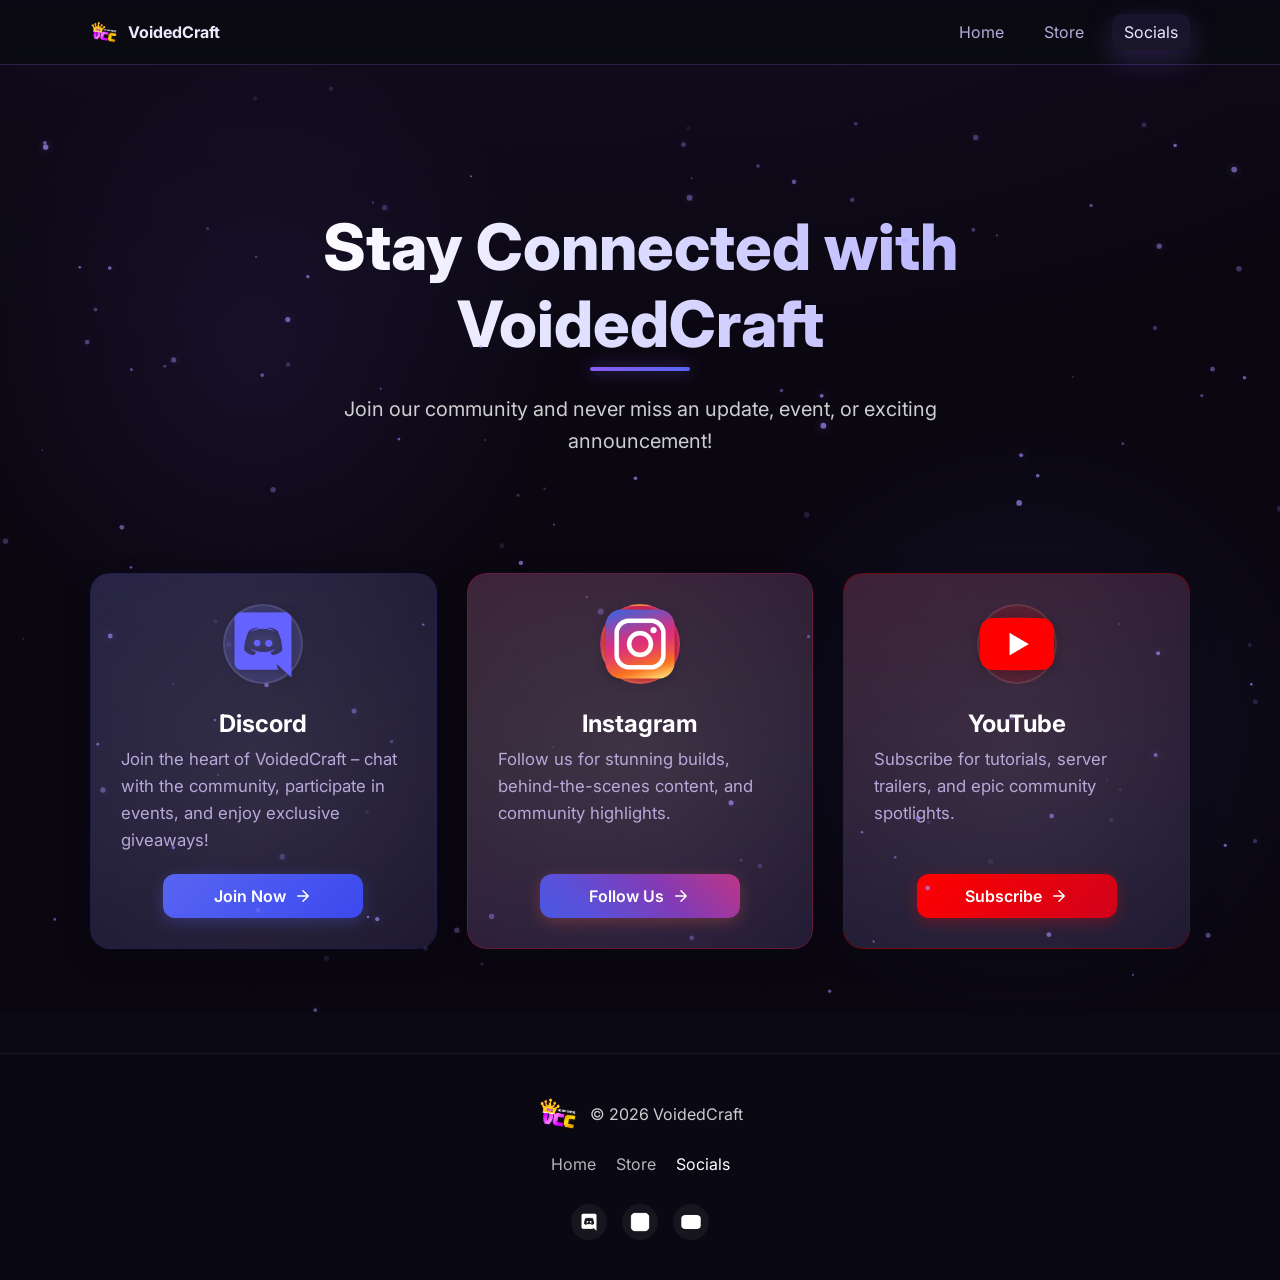
==== commit c4c834e1: "Add files via upload" ====
--- a/socials.html
+++ b/socials.html
@@ -105,6 +105,17 @@
           <a href="./store.html">Store</a>
           <a href="./socials.html" class="active">Socials</a>
         </div>
+        <div class="social-links">
+          <a href="https://discord.voidedcraft.club/" target="_blank" rel="noopener noreferrer" aria-label="Discord">
+            <img src="./assets/images/discord.png" alt="Discord" width="24" height="24" />
+          </a>
+          <a href="https://www.instagram.com/voidedcraft/" target="_blank" rel="noopener noreferrer" aria-label="Instagram">
+            <img src="./assets/images/insta.png" alt="Instagram" width="24" height="24" />
+          </a>
+          <a href="https://youtube.com/@voidedcraft" target="_blank" rel="noopener noreferrer" aria-label="YouTube">
+            <img src="./assets/images/youtube.png" alt="YouTube" width="24" height="24" />
+          </a>
+        </div>
       </div>
     </footer>
 
--- a/assets/styles.css
+++ b/assets/styles.css
@@ -65,24 +65,11 @@
   from{transform:scale(1.05);opacity:0.8}
   to{transform:scale(1);opacity:1}
 }
-.hero::before {
-  content: '';
-  position: absolute;
-  inset: 0;
-  background: 
-    linear-gradient(180deg, rgba(10, 6, 16, 0.7), rgba(10, 6, 16, 0.8)),
-    radial-gradient(1200px 500px at 20% -10%, rgba(139, 92, 246, 0.25), transparent 60%),
-    radial-gradient(1000px 400px at 80% 20%, rgba(99, 102, 241, 0.2), transparent 60%),
-    radial-gradient(800px 300px at 50% 80%, rgba(167, 139, 250, 0.15), transparent 70%);
-  pointer-events: none;
-  animation: gradientShift 15s ease infinite alternate;
-  background-size: 200% 200%;
-}
-
-@keyframes gradientShift {
-  0% { background-position: 0% 0%; }
-  100% { background-position: 100% 100%; }
-}
+.hero::before{content:"";position:absolute;inset:0;background:
+  linear-gradient(180deg,rgba(10,6,16,.55),rgba(10,6,16,.7)),
+  radial-gradient(1200px 500px at 20% -10%,rgba(139,92,246,.22),transparent),
+  radial-gradient(1200px 500px at 90% -10%,rgba(167,139,250,.18),transparent);
+  pointer-events:none}
 .hero-inner{position:relative;z-index:1}
 
 @media (min-width: 900px){
@@ -97,823 +84,15 @@
   from{opacity:0;transform:translateX(-30px)}
   to{opacity:1;transform:translateX(0)}
 }
-.subtitle {
-  color: var(--muted);
-  font-size: 1.25rem;
-  max-width: 600px;
-  opacity: 0;
-  animation: fadeInUp 0.8s var(--ease-out-cubic) 0.3s forwards;
-  text-shadow: 0 2px 10px rgba(0, 0, 0, 0.2);
-}
+.subtitle{color:var(--muted)}
 .accent{color:var(--accent)}
 
-/* ===== Modern Hero Section ===== */
-.modern-hero {
-  position: relative;
-  min-height: 100vh;
-  padding: 120px 0;
-  background: linear-gradient(135deg, #0f0c29 0%, #1a1430 100%);
-  overflow: hidden;
-  display: flex;
-  align-items: center;
-}
-
-.hero-bg-overlay {
-  position: absolute;
-  top: 0;
-  left: 0;
-  right: 0;
-  bottom: 0;
-  background: url('./images/w.png') center/cover no-repeat;
-  opacity: 0.1;
-  z-index: 0;
-}
-
-.hero-grid {
-  display: grid;
-  grid-template-columns: 1fr 1fr;
-  gap: 4rem;
-  align-items: center;
-  position: relative;
-  z-index: 1;
-}
-
-.hero-content {
-  max-width: 600px;
-}
-
-.badge {
-  display: inline-block;
-  background: rgba(99, 102, 241, 0.1);
-  color: #8b5cf6;
-  font-size: 0.9rem;
-  font-weight: 600;
-  padding: 0.5rem 1rem;
-  border-radius: 50px;
-  margin-bottom: 1.5rem;
-  border: 1px solid rgba(139, 92, 246, 0.3);
-  animation: fadeIn 0.8s ease-out;
-}
-
-.hero-title {
-  font-size: clamp(2.5rem, 5vw, 4rem);
-  font-weight: 800;
-  line-height: 1.1;
-  margin: 0 0 1.5rem;
-  color: #fff;
-}
-
-.title-line {
-  display: block;
-  opacity: 0;
-  transform: translateY(20px);
-  animation: slideUp 0.6s ease-out forwards;
-}
-
-.title-line:nth-child(1) { animation-delay: 0.2s; }
-.title-line:nth-child(2) { animation-delay: 0.4s; }
-.title-line:nth-child(3) { animation-delay: 0.6s; }
-
-.highlight {
-  background: linear-gradient(90deg, #8b5cf6, #6366f1);
-  -webkit-background-clip: text;
-  background-clip: text;
-  color: transparent;
-  display: inline-block;
-}
-
-.hero-subtitle {
-  font-size: 1.25rem;
-  color: rgba(255, 255, 255, 0.8);
-  margin: 0 0 2.5rem;
-  line-height: 1.6;
-  max-width: 90%;
-  opacity: 0;
-  animation: fadeIn 0.8s ease-out 0.8s forwards;
-}
-
-.hero-cta {
-  display: flex;
-  gap: 1rem;
-  margin-bottom: 3rem;
-  opacity: 0;
-  animation: fadeIn 0.8s ease-out 1s forwards;
-}
-
-.btn {
-  display: inline-flex;
-  align-items: center;
-  justify-content: center;
-  padding: 0.875rem 1.75rem;
-  border-radius: 8px;
-  font-weight: 600;
-  font-size: 1rem;
-  text-decoration: none;
-  transition: all 0.3s ease;
-  position: relative;
-  overflow: hidden;
-}
-
-.btn i {
-  margin-right: 0.5rem;
-  font-size: 1.25rem;
-}
-
-.btn-primary {
-  background: linear-gradient(45deg, #8b5cf6, #6366f1);
-  color: white;
-  box-shadow: 0 4px 20px rgba(99, 102, 241, 0.3);
-}
-
-.btn-primary:hover {
-  transform: translateY(-2px);
-  box-shadow: 0 8px 25px rgba(99, 102, 241, 0.4);
-}
-
-.btn-outline {
-  background: transparent;
-  color: #fff;
-  border: 2px solid rgba(255, 255, 255, 0.1);
-}
-
-.btn-outline:hover {
-  background: rgba(255, 255, 255, 0.05);
-  border-color: rgba(255, 255, 255, 0.2);
-}
-
-.server-status {
-  background: rgba(17, 24, 39, 0.5);
-  backdrop-filter: blur(10px);
-  border-radius: 12px;
-  padding: 1.25rem;
-  max-width: 400px;
-  border: 1px solid rgba(255, 255, 255, 0.05);
-  opacity: 0;
-  animation: fadeIn 0.8s ease-out 1.2s forwards;
-}
-
-.server-status-badge {
-  display: flex;
-  align-items: center;
-  margin-bottom: 1rem;
-}
-
-.status-dot {
-  width: 10px;
-  height: 10px;
-  border-radius: 50%;
-  background: #10b981;
-  margin-right: 0.75rem;
-  box-shadow: 0 0 10px #10b981;
-  animation: pulse 2s infinite;
-}
-
-.status-text {
-  font-weight: 600;
-  color: #fff;
-}
-
-.server-ip {
-  display: flex;
-  align-items: center;
-  justify-content: space-between;
-  background: rgba(0, 0, 0, 0.2);
-  padding: 0.75rem 1rem;
-  border-radius: 8px;
-  font-family: 'Fira Code', monospace;
-  color: #e2e8f0;
-  font-size: 0.95rem;
-}
-
-.copy-btn {
-  background: none;
-  border: none;
-  color: #94a3b8;
-  cursor: pointer;
-  transition: color 0.2s ease;
-  padding: 0.25rem;
-  border-radius: 4px;
-  display: flex;
-  align-items: center;
-  justify-content: center;
-}
-
-.copy-btn:hover {
-  color: #6366f1;
-  background: rgba(99, 102, 241, 0.1);
-}
-
-.hero-visual {
-  position: relative;
-  height: 100%;
-  display: flex;
-  align-items: center;
-  justify-content: center;
-}
-
-.hero-image {
-  position: relative;
-  width: 100%;
-  max-width: 500px;
-  aspect-ratio: 1;
-  border-radius: 20px;
-  overflow: hidden;
-  background: rgba(99, 102, 241, 0.1);
-  border: 1px solid rgba(99, 102, 241, 0.2);
-  display: flex;
-  align-items: center;
-  justify-content: center;
-}
-
-.hero-glow {
-  position: absolute;
-  width: 100%;
-  height: 100%;
-  background: radial-gradient(circle, rgba(99, 102, 241, 0.1) 0%, rgba(99, 102, 241, 0) 60%);
-  border-radius: 20px;
-  animation: pulseGlow 4s infinite alternate;
-}
-
-.player-count {
-  position: absolute;
-  bottom: -30px;
-  right: 0;
-  background: rgba(17, 24, 39, 0.8);
-  backdrop-filter: blur(10px);
-  padding: 0.75rem 1.5rem;
-  border-radius: 50px;
-  display: flex;
-  align-items: center;
-  box-shadow: 0 10px 30px rgba(0, 0, 0, 0.2);
-  border: 1px solid rgba(255, 255, 255, 0.05);
-}
-
-.players-online {
-  display: flex;
-  flex-direction: column;
-  align-items: center;
-}
-
-.count {
-  font-size: 1.5rem;
-  font-weight: 800;
-  background: linear-gradient(90deg, #8b5cf6, #6366f1);
-  -webkit-background-clip: text;
-  background-clip: text;
-  color: transparent;
-  line-height: 1;
-}
-
-.label {
-  font-size: 0.8rem;
-  color: #94a3b8;
-  margin-top: 0.25rem;
-}
-
-@keyframes fadeIn {
-  from { opacity: 0; }
-  to { opacity: 1; }
-}
-
-@keyframes slideUp {
-  from {
-    opacity: 0;
-    transform: translateY(20px);
-  }
-  to {
-    opacity: 1;
-    transform: translateY(0);
-  }
-}
-
-@keyframes pulse {
-  0% { box-shadow: 0 0 0 0 rgba(16, 185, 129, 0.7); }
-  70% { box-shadow: 0 0 0 10px rgba(16, 185, 129, 0); }
-  100% { box-shadow: 0 0 0 0 rgba(16, 185, 129, 0); }
-}
-
-@keyframes pulseGlow {
-  from { opacity: 0.5; }
-  to { opacity: 1; }
-}
-
-/* Responsive */
-@media (max-width: 1024px) {
-  .hero-grid {
-    grid-template-columns: 1fr;
-    gap: 3rem;
-    text-align: center;
-  }
-  
-  .hero-content {
-    max-width: 100%;
-    display: flex;
-    flex-direction: column;
-    align-items: center;
-  }
-  
-  .hero-subtitle {
-    margin-left: auto;
-    margin-right: auto;
-  }
-  
-  .hero-cta {
-    justify-content: center;
-  }
-  
-  .server-status {
-    margin: 0 auto;
-  }
-  
-  .player-count {
-    right: 50%;
-    transform: translateX(50%);
-    bottom: -40px;
-  }
-}
-
-@media (max-width: 640px) {
-  .hero-cta {
-    flex-direction: column;
-    width: 100%;
-  }
-  
-  .btn {
-    width: 100%;
-  }
-  
-  .hero-subtitle {
-    font-size: 1.1rem;
-  }
-}
-
-/* ===== End of Modern Hero Section ===== */
-.revamped-hero {
-  position: relative;
-  min-height: 100vh;
-  display: flex;
-  align-items: center;
-  padding: 120px 0;
-  overflow: hidden;
-  background: linear-gradient(135deg, rgba(11, 9, 19, 0.95) 0%, rgba(26, 20, 48, 0.92) 100%);
-}
-
-.revamped-hero::before {
-  content: '';
-  position: absolute;
-  top: 0;
-  left: 0;
-  right: 0;
-  bottom: 0;
-  background: var(--hero-image) center/cover no-repeat;
-  opacity: 0.15;
-  z-index: -1;
-}
-
-.hero-content {
-  max-width: 900px;
-  margin: 0 auto;
-  position: relative;
-  z-index: 1;
-  padding: 0 20px;
-}
-
-.title-wrapper {
-  position: relative;
-  display: inline-block;
-  margin-bottom: 2rem;
-}
-
-.glow-title {
-  font-size: clamp(2.5rem, 6vw, 5rem);
-  font-weight: 800;
-  margin: 0 0 1.5rem;
-  line-height: 1.1;
-  letter-spacing: -0.02em;
-  position: relative;
-  text-align: left;
-  width: auto;
-}
-
-.title-text {
-  display: block;
-  color: #fff;
-  font-size: 0.5em;
-  font-weight: 600;
-  margin-bottom: 0.5rem;
-  letter-spacing: 0.1em;
-  text-transform: uppercase;
-  opacity: 0.9;
-}
-
-.gradient-text {
-  background: linear-gradient(90deg, #8b5cf6, #6366f1, #3b82f6);
-  -webkit-background-clip: text;
-  background-clip: text;
-  color: transparent;
-  background-size: 200% auto;
-  animation: gradientShift 8s ease infinite;
-  display: inline-block;
-  position: relative;
-}
-
-@keyframes gradientShift {
-  0% { background-position: 0% 50%; }
-  50% { background-position: 100% 50%; }
-  100% { background-position: 0% 50%; }
-}
-
-.shine {
-  position: absolute;
-  top: 0;
-  left: -100%;
-  width: 50%;
-  height: 100%;
-  background: linear-gradient(
-    90deg,
-    transparent,
-    rgba(255, 255, 255, 0.2),
-    transparent
-  );
-  transform: skewX(-30deg);
-  animation: shine 4s infinite;
-  pointer-events: none;
-}
-
-@keyframes shine {
-  0% { left: -100%; }
-  20% { left: 100%; }
-  100% { left: 100%; }
-}
-
-/* Subtitle */
-.revamped-hero .subtitle {
-  font-size: 1.4rem;
-  color: rgba(255, 255, 255, 0.85);
-  margin: 0 0 3rem;
-  max-width: 700px;
-  line-height: 1.6;
-  opacity: 0;
-  animation: fadeInUp 0.8s ease-out 0.3s forwards;
-}
-
-/* Buttons */
-.revamped-hero .cta-row {
-  display: flex;
-  gap: 1.5rem;
-  margin-bottom: 3rem;
-  flex-wrap: wrap;
-}
-
-.revamped-hero .btn-gradient {
-  position: relative;
-  padding: 1rem 2rem;
-  border: none;
-  border-radius: 50px;
-  font-weight: 600;
-  font-size: 1.1rem;
-  color: white;
-  cursor: pointer;
-  overflow: hidden;
-  transition: all 0.3s ease;
-  z-index: 1;
-  text-decoration: none;
-  display: inline-flex;
-  align-items: center;
-  justify-content: center;
-  min-width: 180px;
-  box-shadow: 0 4px 20px rgba(0, 0, 0, 0.2);
-}
-
-.btn-follow {
-  background: linear-gradient(45deg, #8b5cf6, #6366f1);
-}
-
-.btn-ranks {
-  background: linear-gradient(45deg, #3b82f6, #6366f1);
-}
-
-.btn-gradient .btn-text {
-  position: relative;
-  z-index: 2;
-}
-
-.btn-glow {
-  position: absolute;
-  width: 100%;
-  height: 100%;
-  background: radial-gradient(circle, rgba(255,255,255,0.8) 0%, rgba(255,255,255,0) 70%);
-  opacity: 0;
-  transition: opacity 0.3s ease;
-  border-radius: 50px;
-}
-
-.btn-gradient:hover {
-  transform: translateY(-3px) scale(1.03);
-  box-shadow: 0 8px 30px rgba(99, 102, 241, 0.4);
-}
-
-.btn-gradient:hover .btn-glow {
-  opacity: 0.3;
-}
-
-.btn-gradient:active {
-  transform: translateY(1px) scale(0.98);
-}
-
-/* Status Card */
-.revamped-hero .status-card {
-  background: rgba(26, 20, 48, 0.6);
-  backdrop-filter: blur(10px);
-  border: 1px solid rgba(255, 255, 255, 0.1);
-  border-radius: 16px;
-  padding: 1.5rem;
-  max-width: 500px;
-  box-shadow: 0 10px 30px rgba(0, 0, 0, 0.2);
-  animation: fadeInUp 0.8s ease-out 0.6s both;
-  position: relative;
-  overflow: hidden;
-}
-
-.status-card::before {
-  content: '';
-  position: absolute;
-  top: 0;
-  left: 0;
-  right: 0;
-  height: 1px;
-  background: linear-gradient(90deg, transparent, rgba(255, 255, 255, 0.1), transparent);
-}
-
-.status-header {
-  display: flex;
-  justify-content: space-between;
-  align-items: center;
-  margin-bottom: 1rem;
-}
-
-.status-indicator {
-  display: flex;
-  align-items: center;
-  gap: 0.5rem;
-}
-
-.status-dot {
-  width: 10px;
-  height: 10px;
-  border-radius: 50%;
-  background: #10b981;
-  box-shadow: 0 0 10px #10b981;
-}
-
-.status-dot.pulse {
-  animation: pulse 2s infinite;
-}
-
-@keyframes pulse {
-  0% { box-shadow: 0 0 0 0 rgba(16, 185, 129, 0.7); }
-  70% { box-shadow: 0 0 0 10px rgba(16, 185, 129, 0); }
-  100% { box-shadow: 0 0 0 0 rgba(16, 185, 129, 0); }
-}
-
-.status {
-  font-weight: 600;
-  color: #fff;
-}
-
-.players {
-  display: flex;
-  align-items: center;
-  gap: 0.5rem;
-  font-weight: 600;
-  color: #e2e8f0;
-}
-
-.player-count {
-  color: #10b981;
-}
-
-.max-players {
-  color: #94a3b8;
-}
-
-.progress-bar {
-  height: 8px;
-  background: rgba(255, 255, 255, 0.1);
-  border-radius: 4px;
-  overflow: hidden;
-  margin: 1rem 0;
-}
-
-.progress-fill {
-  height: 100%;
-  width: 0%;
-  background: linear-gradient(90deg, #8b5cf6, #6366f1);
-  border-radius: 4px;
-  transition: width 0.5s ease;
-  position: relative;
-  overflow: hidden;
-}
-
-.progress-fill::after {
-  content: '';
-  position: absolute;
-  top: 0;
-  left: 0;
-  right: 0;
-  bottom: 0;
-  background: linear-gradient(
-    90deg,
-    transparent,
-    rgba(255, 255, 255, 0.2),
-    transparent
-  );
-  animation: progressShine 2s infinite;
-}
-
-@keyframes progressShine {
-  0% { transform: translateX(-100%); }
-  100% { transform: translateX(100%); }
-}
-
-.status-bottom {
-  display: flex;
-  justify-content: space-between;
-  align-items: center;
-  margin-top: 1rem;
-  padding-top: 1rem;
-  border-top: 1px solid rgba(255, 255, 255, 0.1);
-}
-
-.ip-row {
-  display: flex;
-  align-items: center;
-  gap: 1rem;
-}
-
-#server-ip {
-  font-family: 'Fira Code', monospace;
-  background: rgba(0, 0, 0, 0.2);
-  padding: 0.5rem 1rem;
-  border-radius: 6px;
-  color: #e2e8f0;
-  font-size: 0.95rem;
-}
-
-#copy-ip {
-  background: rgba(255, 255, 255, 0.1);
-  border: 1px solid rgba(255, 255, 255, 0.2);
-  color: #e2e8f0;
-  padding: 0.5rem 1rem;
-  border-radius: 6px;
-  font-size: 0.9rem;
-  cursor: pointer;
-  transition: all 0.3s ease;
-}
-
-#copy-ip:hover {
-  background: rgba(255, 255, 255, 0.2);
-  transform: translateY(-1px);
-}
-
-.updated {
-  font-size: 0.8rem;
-  color: #94a3b8;
-}
-
-/* Animations */
-@keyframes fadeInUp {
-  from {
-    opacity: 0;
-    transform: translateY(20px);
-  }
-  to {
-    opacity: 1;
-    transform: translateY(0);
-  }
-}
-
-/* Responsive */
-@media (max-width: 768px) {
-  .revamped-hero {
-    padding: 100px 0 80px;
-  }
-  
-  .revamped-hero .cta-row {
-    flex-direction: column;
-    gap: 1rem;
-  }
-  
-  .revamped-hero .btn-gradient {
-    width: 100%;
-  }
-  
-  .status-bottom {
-    flex-direction: column;
-    gap: 1rem;
-    align-items: flex-start;
-  }
-  
-  .ip-row {
-    width: 100%;
-    justify-content: space-between;
-  }
-}
-
 /* Home hero enhancements */
-.glow-title, .socials-hero h1 {
-  font-size: clamp(2.2rem, 5vw, 3.5rem);
-  font-weight: 800;
-  margin: 0 0 16px;
-  background: linear-gradient(90deg, #fff, #e2e8f0);
-  -webkit-background-clip: text;
-  background-clip: text;
-  color: transparent;
-  position: relative;
-  display: inline-block;
-  line-height: 1.2;
-  letter-spacing: -0.02em;
-  text-align: left;
-  width: auto;
-}
-
-@keyframes glowPulse {
-  0% { background-position: 0% 50%; text-shadow: 0 0 25px rgba(139, 92, 246, 0.4); }
-  50% { background-position: 100% 50%; text-shadow: 0 0 40px rgba(139, 92, 246, 0.7); }
-  100% { background-position: 0% 50%; text-shadow: 0 0 25px rgba(139, 92, 246, 0.4); }
-}
-
-.glow-title::after {
-  content: '';
-  position: absolute;
-  left: 0;
-  bottom: -8px;
-  width: 100%;
-  height: 2px;
-  background: linear-gradient(90deg, transparent, #8b5cf6, transparent);
-  animation: shine 3s ease-in-out infinite;
-}
-
-@keyframes shine {
-  0% { transform: translateX(-100%) scaleX(0.5); opacity: 0.5; }
-  50% { transform: translateX(0) scaleX(1); opacity: 1; }
-  100% { transform: translateX(100%) scaleX(0.5); opacity: 0.5; }
-}
-.btn-glow {
-  position: relative;
-  z-index: 1;
-  overflow: hidden;
-  transition: all 0.4s cubic-bezier(0.4, 0, 0.2, 1);
-  box-shadow: 0 10px 30px rgba(139, 92, 246, 0.4), 
-              inset 0 0 12px rgba(255, 255, 255, 0.1);
-  border: 1px solid rgba(255, 255, 255, 0.1);
-  background: linear-gradient(135deg, rgba(139, 92, 246, 0.9), rgba(99, 102, 241, 0.9));
-  font-weight: 600;
-  letter-spacing: 0.5px;
-  text-transform: uppercase;
-  font-size: 0.85rem;
-  padding: 12px 28px;
-  border-radius: 12px;
-  transform: translateY(0);
-}
-
-.btn-glow::before {
-  content: '';
-  position: absolute;
-  top: 0;
-  left: 0;
-  right: 0;
-  bottom: 0;
-  background: linear-gradient(135deg, rgba(255, 255, 255, 0.2), transparent);
-  z-index: -1;
-  opacity: 0;
-  transition: opacity 0.4s ease;
-}
-
-.btn-glow:hover {
-  transform: translateY(-3px) scale(1.03);
-  box-shadow: 0 20px 50px rgba(139, 92, 246, 0.6), 
-              inset 0 0 16px rgba(255, 255, 255, 0.15);
-  color: white;
-}
-
-.btn-glow:hover::before {
-  opacity: 1;
-}
-
-.btn-glow:active {
-  transform: translateY(1px) scale(0.98);
-  transition: all 0.1s ease;
-  box-shadow: 0 5px 15px rgba(139, 92, 246, 0.3), 
-              inset 0 0 8px rgba(255, 255, 255, 0.1);
-}
-
-.cta-row {
-  display: flex;
-  gap: 16px;
-  margin: 30px 0;
-  animation: fadeInUp 0.8s var(--ease-out-cubic) 0.4s both;
-}
+.glow-title{font-size:clamp(2rem,4vw,3.2rem);line-height:1.1;margin:0;
+  text-shadow:0 0 20px rgba(167,139,250,.35), 0 0 40px rgba(139,92,246,.25);
+}
+.btn-glow{box-shadow:0 12px 28px rgba(139,92,246,.4), inset 0 0 12px rgba(255,255,255,.08)}
+.btn-glow:hover{box-shadow:0 18px 40px rgba(139,92,246,.5), inset 0 0 16px rgba(255,255,255,.12)}
 
 .ip-box{background:rgba(18,15,29,.6);backdrop-filter:blur(6px);border:1px solid var(--border);
   border-radius:12px;padding:10px;display:flex;flex-direction:column;gap:8px;max-width:420px}
@@ -921,183 +100,20 @@
 .status-line{display:flex;gap:10px;align-items:center;color:var(--muted);font-size:.95rem}
 
 /* Modern server status card */
-.status-card.glass {
-  background: rgba(18, 15, 29, 0.3);
-  backdrop-filter: blur(12px) saturate(1.5);
-  border: 1px solid rgba(255, 255, 255, 0.08);
-  border-radius: 18px;
-  padding: 20px;
-  display: flex;
-  flex-direction: column;
-  gap: 14px;
-  max-width: 520px;
-  position: relative;
-  overflow: hidden;
-  box-shadow: 0 15px 35px rgba(0, 0, 0, 0.2);
-  transform: translateY(20px);
-  opacity: 0;
-  animation: fadeInUp 0.8s var(--ease-out-cubic) 0.6s forwards;
-  transition: all 0.3s var(--ease-out-cubic);
-}
-
-.status-card.glass::before {
-  content: '';
-  position: absolute;
-  inset: 0;
-  background: linear-gradient(135deg, rgba(139, 92, 246, 0.15), transparent 60%);
-  border-radius: inherit;
-  pointer-events: none;
-  z-index: -1;
-}
-
-.status-card.glass::after {
-  content: '';
-  position: absolute;
-  inset: -1px;
-  border-radius: inherit;
-  padding: 1px;
-  background: linear-gradient(135deg, rgba(139, 92, 246, 0.35), rgba(167, 139, 250, 0.15), transparent);
-  -webkit-mask: linear-gradient(#000 0 0) content-box, linear-gradient(#000 0 0);
-  mask: linear-gradient(#000 0 0) content-box, linear-gradient(#000 0 0);
-  -webkit-mask-composite: xor;
-  mask-composite: exclude;
-  opacity: 0.5;
-  pointer-events: none;
-  transition: all 0.3s ease;
-}
-
-.status-card.glass:hover {
-  transform: translateY(-2px);
-  box-shadow: 0 20px 40px rgba(0, 0, 0, 0.25), 0 0 30px rgba(139, 92, 246, 0.2);
-}
-
-.status-card.glass:hover::after {
-  opacity: 0.8;
-}
+.status-card.glass{background:rgba(18,15,29,.55);backdrop-filter:blur(8px);border:1px solid var(--border);
+  border-radius:14px;padding:14px;display:flex;flex-direction:column;gap:10px;max-width:520px;position:relative;overflow:hidden}
+.status-card.glass::after{content:"";position:absolute;inset:-1px;border-radius:inherit;padding:1px;background:linear-gradient(135deg,rgba(139,92,246,.25),rgba(167,139,250,.15),transparent);
+  -webkit-mask:linear-gradient(#000 0 0) content-box, linear-gradient(#000 0 0);mask:linear-gradient(#000 0 0) content-box, linear-gradient(#000 0 0);-webkit-mask-composite:xor;mask-composite:exclude;opacity:.35;pointer-events:none}
 .status-top{display:flex;align-items:center;gap:10px}
 .status-top .spacer{flex:1}
-.status-dot {
-  width: 10px;
-  height: 10px;
-  border-radius: 50%;
-  background: var(--danger);
-  display: inline-block;
-  position: relative;
-  box-shadow: 0 0 10px var(--danger);
-  animation: pulse 2s infinite;
-  margin-right: 8px;
-}
-
-@keyframes pulse {
-  0% { box-shadow: 0 0 0 0 rgba(57, 217, 138, 0.7); }
-  70% { box-shadow: 0 0 0 8px rgba(57, 217, 138, 0); }
-  100% { box-shadow: 0 0 0 0 rgba(57, 217, 138, 0); }
-}
-
-.status-dot.online {
-  background: var(--success);
-  box-shadow: 0 0 10px var(--success);
-  animation: pulse 2s infinite;
-}
-
-.status-dot.offline {
-  background: var(--danger);
-  box-shadow: 0 0 10px var(--danger);
-  animation: none;
-}
+.status-dot{width:10px;height:10px;border-radius:999px;background:var(--muted);box-shadow:0 0 12px rgba(0,0,0,.3)}
+.status-dot.online{background:var(--success);box-shadow:0 0 14px rgba(57,217,138,.65)}
+.status-dot.offline{background:var(--danger);box-shadow:0 0 14px rgba(255,93,93,.55)}
 .progress{height:8px;background:rgba(255,255,255,0.06);border:1px solid var(--border);border-radius:999px;overflow:hidden}
 .progress .bar{height:100%;width:0;background:linear-gradient(90deg,var(--primary),var(--accent));box-shadow:0 6px 18px rgba(139,92,246,.45) inset;transition:width .6s var(--ease-in-out-quart)}
 .status-bottom{display:flex;align-items:center;justify-content:space-between;gap:10px}
 .status-bottom .ip-row{display:flex;align-items:center;gap:10px}
-.ip-row {
-  display: flex;
-  gap: 10px;
-  align-items: center;
-  margin-top: 8px;
-  width: 100%;
-}
-
-#server-ip {
-  background: rgba(26, 20, 48, 0.6);
-  padding: 10px 16px;
-  border-radius: 10px;
-  font-family: 'JetBrains Mono', ui-monospace, SFMono-Regular, Menlo, Monaco, Consolas, 'Liberation Mono', 'Courier New', monospace;
-  font-size: 0.95rem;
-  color: var(--accent);
-  flex: 1;
-  text-align: center;
-  overflow: hidden;
-  text-overflow: ellipsis;
-  white-space: nowrap;
-  border: 1px solid rgba(167, 139, 250, 0.1);
-  transition: all 0.3s ease;
-  box-shadow: inset 0 0 15px rgba(0, 0, 0, 0.2);
-  background: rgba(26, 20, 48, 0.6);
-}
-
-#server-ip:hover {
-  border-color: rgba(167, 139, 250, 0.3);
-  background: rgba(26, 20, 48, 0.8);
-}
-
-#copy-ip {
-  white-space: nowrap;
-  padding: 10px 20px;
-  font-size: 0.9rem;
-  font-weight: 600;
-  transition: all 0.3s var(--ease-out-cubic);
-  background: linear-gradient(135deg, rgba(139, 92, 246, 0.9), rgba(99, 102, 241, 0.9));
-  border: none;
-  color: white;
-  border-radius: 10px;
-  cursor: pointer;
-  box-shadow: 0 8px 20px rgba(139, 92, 246, 0.3);
-  position: relative;
-  overflow: hidden;
-  flex-shrink: 0;
-}
-
-#copy-ip::before {
-  content: '';
-  position: absolute;
-  top: 0;
-  left: 0;
-  right: 0;
-  bottom: 0;
-  background: linear-gradient(135deg, rgba(255, 255, 255, 0.2), transparent);
-  opacity: 0;
-  transition: opacity 0.3s ease;
-}
-
-#copy-ip:hover {
-  transform: translateY(-2px) scale(1.02);
-  box-shadow: 0 12px 25px rgba(139, 92, 246, 0.4);
-}
-
-#copy-ip:hover::before {
-  opacity: 1;
-}
-
-#copy-ip:active {
-  transform: translateY(1px) scale(0.98);
-  box-shadow: 0 5px 15px rgba(139, 92, 246, 0.2);
-  transition: all 0.1s ease;
-}
-
-#copy-ip.copied {
-  background: linear-gradient(135deg, #10b981, #059669);
-  box-shadow: 0 8px 20px rgba(16, 185, 129, 0.3);
-}
-
-#copy-ip.copied:hover {
-  box-shadow: 0 12px 25px rgba(16, 185, 129, 0.4);
-}
-
-.status-bottom code {
-  margin: 0;
-  padding: 0;
-  background: none;
-}
+.status-bottom code{background:var(--elev)}
 .status-bottom .btn.btn-secondary{box-shadow:0 10px 26px rgba(139,92,246,.3)}
 .status-bottom .btn.btn-secondary:hover{box-shadow:0 14px 34px rgba(139,92,246,.45)}
 
@@ -1110,160 +126,6 @@
 @keyframes floatParticle{from{transform:translate(var(--x,0), 100vh) scale(var(--s,1));}
   to{transform:translate(calc(var(--x,0) + var(--dx, 0px)), -10vh) scale(var(--s,1));opacity:0}}
 
-/* Store buttons */
-.btn-primary {
-  background: var(--primary);
-  color: white;
-  border: 1px solid var(--primary-600);
-  position: relative;
-  overflow: hidden;
-  z-index: 1;
-  transition: all 0.3s ease;
-  box-shadow: 0 0 15px rgba(167, 139, 250, 0.5);
-  border-radius: 8px;
-  padding: 12px 24px;
-  font-weight: 600;
-  text-transform: uppercase;
-  letter-spacing: 0.5px;
-}
-
-.btn-primary::before {
-  content: '';
-  position: absolute;
-  top: 0;
-  left: 0;
-  right: 0;
-  bottom: 0;
-  background: linear-gradient(45deg, rgba(255,255,255,0.2), transparent);
-  z-index: -1;
-  opacity: 0;
-  transition: opacity 0.3s ease;
-}
-
-.btn-primary:hover {
-  transform: translateY(-2px);
-  box-shadow: 0 5px 20px rgba(167, 139, 250, 0.8);
-}
-
-.btn-primary:active {
-  transform: translateY(0);
-  box-shadow: 0 2px 10px rgba(167, 139, 250, 0.6);
-}
-
-.btn-accent {
-  background: var(--accent);
-  color: var(--bg);
-  border: 1px solid var(--accent);
-  position: relative;
-  overflow: hidden;
-  z-index: 1;
-  transition: all 0.3s ease;
-  box-shadow: 0 0 20px rgba(167, 139, 250, 0.6);
-  border-radius: 8px;
-  padding: 12px 24px;
-  font-weight: 700;
-  text-transform: uppercase;
-  letter-spacing: 0.5px;
-}
-
-.btn-accent::before {
-  content: '';
-  position: absolute;
-  top: 0;
-  left: 0;
-  right: 0;
-  bottom: 0;
-  background: linear-gradient(45deg, rgba(255,255,255,0.3), transparent);
-  z-index: -1;
-  opacity: 0;
-  transition: opacity 0.3s ease;
-}
-
-.btn-accent:hover {
-  transform: translateY(-2px) scale(1.02);
-  box-shadow: 0 8px 25px rgba(167, 139, 250, 0.9);
-  color: white;
-}
-
-.btn-accent:active {
-  transform: translateY(0) scale(0.98);
-  box-shadow: 0 3px 15px rgba(167, 139, 250, 0.7);
-}
-
-/* Slide Text Animation */
-.slide-text-container {
-  overflow: hidden;
-  margin: 1.5rem 0;
-  height: 60px; /* Adjust based on your text size */
-  position: relative;
-}
-
-.slide-text {
-  color: rgba(255, 255, 255, 0.9);
-  font-size: 1.4rem;
-  font-weight: 400;
-  text-align: center;
-  margin: 0;
-  padding: 0 1rem;
-  position: relative;
-  opacity: 0;
-  transform: translateY(30px);
-  animation: slideIn 1.2s ease-out forwards;
-  animation-delay: 0.5s;
-  background: linear-gradient(90deg, #fff, #e2e8f0);
-  -webkit-background-clip: text;
-  background-clip: text;
-  -webkit-text-fill-color: transparent;
-  text-fill-color: transparent;
-  text-shadow: 0 2px 10px rgba(0, 0, 0, 0.1);
-}
-
-@keyframes slideIn {
-  from {
-    opacity: 0;
-    transform: translateY(30px);
-  }
-  to {
-    opacity: 1;
-    transform: translateY(0);
-  }
-}
-
-/* ===== End of Revamped Hero Section ===== */
-
-/* Hero logo */
-.hero-logo {
-  text-align: center;
-  margin-bottom: 2rem;
-  animation: fadeInDown 0.8s var(--ease-out-cubic) both;
-}
-
-.hero-logo img {
-  width: 120px;
-  height: 120px;
-  border-radius: 50%;
-  box-shadow: 0 10px 30px rgba(139, 92, 246, 0.3);
-  border: 3px solid rgba(255, 255, 255, 0.1);
-  transition: all 0.3s var(--ease-out-cubic);
-}
-
-.hero-logo:hover img {
-  transform: translateY(-5px) scale(1.05);
-  box-shadow: 0 15px 40px rgba(139, 92, 246, 0.5);
-  border-color: rgba(255, 255, 255, 0.2);
-}
-
-@keyframes fadeInDown {
-  from {
-    opacity: 0;
-    transform: translateY(-20px);
-  }
-  to {
-    opacity: 1;
-    transform: translateY(0);
-  }
-}
-
 /* Store hero header and particles */
 .store-hero-header{max-width:760px;margin-inline:auto;margin-top:40px;margin-bottom:16px;text-align:center}
 .store-hero .hero-cta{justify-content:center}
@@ -1272,6 +134,26 @@
 
 .server-card{margin-top:14px;background:var(--panel);border:1px solid var(--border);border-radius:14px;padding:14px;display:flex;flex-direction:column;gap:10px;min-width:280px;transition:all 0.3s var(--ease-out-cubic);position:relative;overflow:hidden}
 .server-card::before{content:'';position:absolute;top:0;left:0;right:0;bottom:0;background:linear-gradient(135deg,rgba(139,92,246,0.05),rgba(167,139,250,0.05));opacity:0;transition:opacity 0.3s ease;z-index:0}
+.server-card > *{position:relative;z-index:1}
+.server-card:hover{transform:translateY(-5px) scale(1.02);box-shadow:0 20px 50px rgba(139,92,246,.3);border-color:var(--primary)}
+.server-card:hover::before{opacity:1}
+.server-row{display:flex;gap:12px;align-items:center;justify-content:space-between}
+.status{display:inline-flex;gap:8px;align-items:center}
+.status::before{content:"";width:10px;height:10px;border-radius:999px;background:var(--muted);display:inline-block}
+.status.online::before{background:var(--success)}
+.status.offline::before{background:var(--danger)}
+.players{color:var(--muted)}
+.ip-row{display:flex;gap:10px;align-items:center}
+code{background:var(--elev);padding:8px 10px;border-radius:8px;border:1px solid var(--border)}
+.updated{color:var(--muted);font-size:.9rem}
+
+.cta-row{display:flex;gap:12px;margin-top:8px}
+.btn{cursor:pointer;border:none;border-radius:12px;padding:10px 14px;font-weight:700;color:var(--text);transition:all 0.25s var(--ease-out-cubic);position:relative;overflow:hidden}
+.btn::before{content:'';position:absolute;top:50%;left:50%;width:0;height:0;background:rgba(255,255,255,0.1);border-radius:50%;transition:all 0.4s ease;transform:translate(-50%,-50%)}
+.btn:hover::before{width:300px;height:300px}
+.btn-primary{background:linear-gradient(180deg,var(--primary),var(--primary-600));box-shadow:var(--shadow)}
+.btn-primary:hover{transform:translateY(-3px) scale(1.05);box-shadow:0 15px 40px rgba(139,92,246,.4)}
+.btn-accent{background:linear-gradient(180deg,var(--accent),#c4b5fd);color:#14072d;box-shadow:0 8px 26px rgba(167,139,250,.35)}
 .btn-accent:hover{transform:translateY(-3px) scale(1.05)}
 .btn-secondary{background:var(--elev);border:1px solid var(--border)}
 .btn-secondary:hover{transform:translateY(-3px) scale(1.05);box-shadow:var(--shadow)}
@@ -1279,376 +161,13 @@
 .btn-ghost:hover{transform:translateY(-3px) scale(1.05);box-shadow:var(--shadow)}
 .btn:active{transform:translateY(0) scale(0.98);transition:all 0.1s ease}
 
-/* ======================
-   FEATURES SECTION
-   ====================== */
-.features {
-  padding: 6rem 0;
-  position: relative;
-  overflow: hidden;
-  background: linear-gradient(180deg, #0f0c29 0%, #1a1430 100%);
-  border-top: 1px solid rgba(167, 139, 250, 0.1);
-}
-
-.features::before {
-  content: '';
-  position: absolute;
-  top: 0;
-  left: 0;
-  right: 0;
-  height: 1px;
-  background: linear-gradient(90deg, transparent, rgba(167, 139, 250, 0.4), transparent);
-}
-
-.features-grid {
-  display: grid;
-  grid-template-columns: repeat(3, 1fr);
-  gap: 2.5rem;
-  max-width: 1280px;
-  margin: 0 auto;
-  padding: 0 2rem;
-  position: relative;
-  z-index: 1;
-}
-
-/* Feature Card */
-.feature {
-  background: rgba(26, 16, 51, 0.6);
-  border-radius: 20px;
-  padding: 2.5rem 2rem;
-  text-align: center;
-  transition: all 0.5s var(--ease-out-cubic);
-  position: relative;
-  overflow: hidden;
-  border: 1px solid transparent;
-  box-shadow: 0 10px 40px rgba(0, 0, 0, 0.2);
-  backdrop-filter: blur(10px);
-  z-index: 1;
-}
-
-/* Gradient Border Effect */
-.feature::before {
-  content: '';
-  position: absolute;
-  inset: 0;
-  border-radius: 20px;
-  padding: 2px;
-  background: linear-gradient(135deg, #8b5cf6, #6366f1, #a78bfa);
-  -webkit-mask: linear-gradient(#fff 0 0) content-box, linear-gradient(#fff 0 0);
-  -webkit-mask-composite: xor;
-  mask-composite: exclude;
-  opacity: 0.5;
-  transition: all 0.6s var(--ease-out-cubic);
-  pointer-events: none;
-}
-
-/* Hover Effects */
-.feature:hover {
-  transform: translateY(-10px) scale(1.02);
-  box-shadow: 0 25px 50px rgba(139, 92, 246, 0.25);
-  border-color: rgba(167, 139, 250, 0.3);
-  background: rgba(32, 19, 64, 0.8);
-}
-
-.feature:hover::before {
-  opacity: 1;
-  transform: scale(1.02);
-}
-
-/* Rank Container */
-.rank-container {
-  display: flex;
-  flex-direction: column;
-  align-items: center;
-  margin-bottom: 1.5rem;
-}
-
-.rank-badges {
-  display: flex;
-  gap: 0.75rem;
-  margin-top: 1rem;
-}
-
-.rank-badge {
-  padding: 0.35rem 0.75rem;
-  border-radius: 20px;
-  font-size: 0.85rem;
-  font-weight: 700;
-  text-transform: uppercase;
-  letter-spacing: 0.5px;
-  transition: all 0.3s var(--ease-out-cubic);
-}
-
-.rank-badge {
-  position: relative;
-  overflow: hidden;
-  z-index: 1;
-}
-
-.rank-badge::before {
-  content: '';
-  position: absolute;
-  top: 0;
-  left: 0;
-  right: 0;
-  bottom: 0;
-  background: inherit;
-  z-index: -1;
-  transition: all 0.6s ease;
-  transform: scaleX(1) scaleY(1);
-  border-radius: 20px;
-}
-
-.rank-badge::after {
-  content: '';
-  position: absolute;
-  top: 50%;
-  left: 50%;
-  width: 0;
-  height: 0;
-  background: rgba(255, 255, 255, 0.2);
-  border-radius: 50%;
-  transform: translate(-50%, -50%);
-  transition: width 0.6s ease, height 0.6s ease, opacity 0.6s ease;
-  opacity: 0;
-  z-index: -1;
-}
-
-.rank-badge.void {
-  background: linear-gradient(135deg, #8b5cf6, #6366f1);
-  color: white;
-  box-shadow: 0 4px 15px rgba(139, 92, 246, 0.3);
-  animation: float 4s ease-in-out infinite;
-}
-
-.rank-badge.void-plus {
-  background: linear-gradient(135deg, #ec4899, #f43f5e);
-  color: white;
-  box-shadow: 0 4px 15px rgba(236, 72, 153, 0.3);
-  animation: float 4s ease-in-out 0.2s infinite;
-}
-
-.rank-badge:hover {
-  transform: translateY(-3px);
-  box-shadow: 0 8px 25px rgba(139, 92, 246, 0.4);
-}
-
-.rank-badge:hover::before {
-  transform: scale(1.05);
-  filter: brightness(1.1);
-}
-
-.rank-badge:hover::after {
-  width: 200%;
-  height: 200%;
-  opacity: 0.5;
-}
-
-@keyframes float {
-  0%, 100% { transform: translateY(0); }
-  50% { transform: translateY(-5px); }
-}
-
-@keyframes pulse {
-  0% { box-shadow: 0 0 0 0 rgba(139, 92, 246, 0.7); }
-  70% { box-shadow: 0 0 0 15px rgba(139, 92, 246, 0); }
-  100% { box-shadow: 0 0 0 0 rgba(139, 92, 246, 0); }
-}
-
-/* Icon Styling */
-.feature .icon {
-  display: inline-flex;
-  align-items: center;
-  justify-content: center;
-  width: 80px;
-  height: 80px;
-  border-radius: 50%;
-  margin: 0 auto 1.75rem;
-  background: linear-gradient(135deg, #8b5cf6, #ec4899);
-  color: #fff;
-  font-size: 2.2rem;
-  box-shadow: 0 10px 30px rgba(139, 92, 246, 0.4);
-  transition: all 0.5s var(--ease-out-cubic);
-  position: relative;
-  z-index: 1;
-  animation: float 6s ease-in-out infinite;
-}
-
-/* Icon Hover Animation */
-.feature:hover .icon {
-  transform: translateY(-8px) scale(1.1);
-  box-shadow: 0 20px 40px rgba(139, 92, 246, 0.5);
-  animation: pulse 2s infinite;
-}
-
-/* Title Styling */
-.feature h3 {
-  color: #fff;
-  font-size: 1.75rem;
-  margin: 0 0 1.5rem;
-  font-weight: 800;
-  position: relative;
-  display: inline-block;
-  background: linear-gradient(90deg, #fff, #e2e8f0);
-  -webkit-background-clip: text;
-  -webkit-text-fill-color: transparent;
-  background-clip: text;
-  text-fill-color: transparent;
-  letter-spacing: -0.5px;
-}
-
-/* Animated Underline */
-.feature h3::after {
-  content: '';
-  position: absolute;
-  bottom: -10px;
-  left: 50%;
-  transform: translateX(-50%);
-  width: 0;
-  height: 3px;
-  background: linear-gradient(90deg, #8b5cf6, #ec4899);
-  border-radius: 3px;
-  transition: width 0.5s var(--ease-out-cubic);
-  box-shadow: 0 0 15px rgba(139, 92, 246, 0.6);
-}
-
-.feature:hover h3::after {
-  width: 70px;
-}
-
-/* Description Text */
-.feature p {
-  color: rgba(226, 232, 240, 0.9);
-  line-height: 1.7;
-  margin: 0;
-  font-size: 1.1rem;
-  font-weight: 400;
-  max-width: 320px;
-  margin: 0 auto;
-  transition: color 0.3s ease;
-}
-
-.feature strong {
-  color: #a78bfa;
-  font-weight: 600;
-  position: relative;
-  background: linear-gradient(90deg, #a78bfa, #c4b5fd);
-  -webkit-background-clip: text;
-  -webkit-text-fill-color: transparent;
-  background-clip: text;
-  text-fill-color: transparent;
-}
-
-/* Reveal Animation */
-.feature {
-  opacity: 0;
-  transform: translateY(30px);
-  animation: fadeInUp 0.8s var(--ease-out-cubic) forwards;
-}
-
-.feature:nth-child(1) { animation-delay: 0.1s; }
-.feature:nth-child(2) { animation-delay: 0.2s; }
-.feature:nth-child(3) { animation-delay: 0.3s; }
-
-/* Background Decoration */
-.feature::after {
-  content: '';
-  position: absolute;
-  top: 0;
-  left: 0;
-  right: 0;
-  bottom: 0;
-  background: radial-gradient(circle at 50% 0%, rgba(167, 139, 250, 0.1), transparent 60%);
-  opacity: 0;
-  transition: opacity 0.5s ease;
-  z-index: -1;
-}
-
-.feature:hover::after {
-  opacity: 1;
-}
-
-/* Animations */
-@keyframes float {
-  0%, 100% { transform: translateY(0); }
-  50% { transform: translateY(-10px); }
-}
-
-@keyframes pulse {
-  0% { box-shadow: 0 0 0 0 rgba(139, 92, 246, 0.7); }
-  70% { box-shadow: 0 0 0 15px rgba(139, 92, 246, 0); }
-  100% { box-shadow: 0 0 0 0 rgba(139, 92, 246, 0); }
-}
-
-@keyframes fadeInUp {
-  from {
-    opacity: 0;
-    transform: translateY(30px);
-  }
-  to {
-    opacity: 1;
-    transform: translateY(0);
-  }
-}
-
-/* Responsive Design */
-@media (max-width: 1024px) {
-  .features-grid {
-    grid-template-columns: repeat(2, 1fr);
-    gap: 2rem;
-  }
-  
-  .feature:last-child {
-    grid-column: 1 / -1;
-    max-width: 500px;
-    margin: 0 auto;
-  }
-}
-
-@media (max-width: 768px) {
-  .features {
-    padding: 4rem 0;
-  }
-  
-  .features-grid {
-    grid-template-columns: 1fr;
-    gap: 2rem;
-    padding: 0 1.5rem;
-  }
-  
-  .feature:last-child {
-    max-width: 100%;
-  }
-  
-  .feature {
-    padding: 2rem 1.5rem;
-  }
-  
-  .feature .icon {
-    width: 70px;
-    height: 70px;
-    font-size: 2rem;
-  }
-  
-  .feature h3 {
-    font-size: 1.5rem;
-  }
-  
-  .feature p {
-    font-size: 1rem;
-  }
-}
-
-@keyframes fadeInUp {
-  from {
-    opacity: 0;
-    transform: translateY(20px);
-  }
-  to {
-    opacity: 1;
-    transform: translateY(0);
-  }
-}
+.features{padding:48px 0;border-top:1px solid var(--border)}
+.features-grid{display:grid;grid-template-columns:repeat(auto-fit,minmax(220px,1fr));gap:16px}
+.feature{background:var(--panel);border:1px solid var(--border);border-radius:12px;padding:16px;transition:transform 0.25s var(--ease-out-cubic), box-shadow .35s ease, border-color .25s ease;position:relative;overflow:hidden}
+.feature::after{content:'';position:absolute;top:-50%;left:-50%;width:200%;height:200%;background:conic-gradient(from 0deg,transparent,rgba(139,92,246,0.12),transparent);opacity:0;transition:opacity 0.5s ease;animation:rotate 6s linear infinite;transform-origin:center}
+.feature:hover{transform:translateY(-6px) scale(1.03);box-shadow:0 22px 54px rgba(139,92,246,.28);border-color:var(--primary)}
+.feature:hover::after{opacity:1}
+.feature .icon{display:inline-flex;align-items:center;justify-content:center;width:36px;height:36px;border-radius:10px;margin-bottom:8px;background:linear-gradient(180deg,var(--accent),rgba(167,139,250,.2));color:#14072d;box-shadow:0 8px 22px rgba(139,92,246,.25)}
 @keyframes rotate{
   from{transform:rotate(0deg)}
   to{transform:rotate(360deg)}
@@ -1915,10 +434,9 @@
   flex-direction: column;
   justify-content: center;
   align-items: center;
-  padding: 20px;
-  margin: 0 auto;
-  max-width: 800px;
-  width: 100%;
+  min-height: 40vh;
+  margin: 0 auto 60px;
+  padding: 40px 20px;
 }
 
 .socials-hero h1 {
@@ -1930,9 +448,7 @@
   background-clip: text;
   -webkit-text-fill-color: transparent;
   position: relative;
-  display: block;
-  width: 100%;
-  text-align: center;
+  display: inline-block;
 }
 
 .socials-hero h1::after {
@@ -1997,10 +513,9 @@
 .social-grid {
   display: grid;
   grid-template-columns: repeat(auto-fit, minmax(300px, 1fr));
-  gap: 1.5rem;
+  gap: 30px;
+  margin: 0 auto;
   max-width: 1200px;
-  margin: 0 auto 1rem;
-  padding: 0 1rem;
   position: relative;
   z-index: 2;
 }
@@ -2611,17 +1126,13 @@
 /* Hero socials styling */
 .socials-hero{
   position:relative;
-  padding: 12px 0 24px;
-  min-height: 55vh;
+  padding:24px 0 32px;
+  min-height:60vh;
   background-image: var(--socials-hero-image), url('./images/w.png');
-  background-position: center 40%;
+  background-position: center 35%;
   background-size: cover;
   background-repeat: no-repeat;
   overflow:hidden;
-  display: flex;
-  align-items: center;
-  justify-content: center;
-  text-align: center;
 }
 
 .socials-hero::before{
